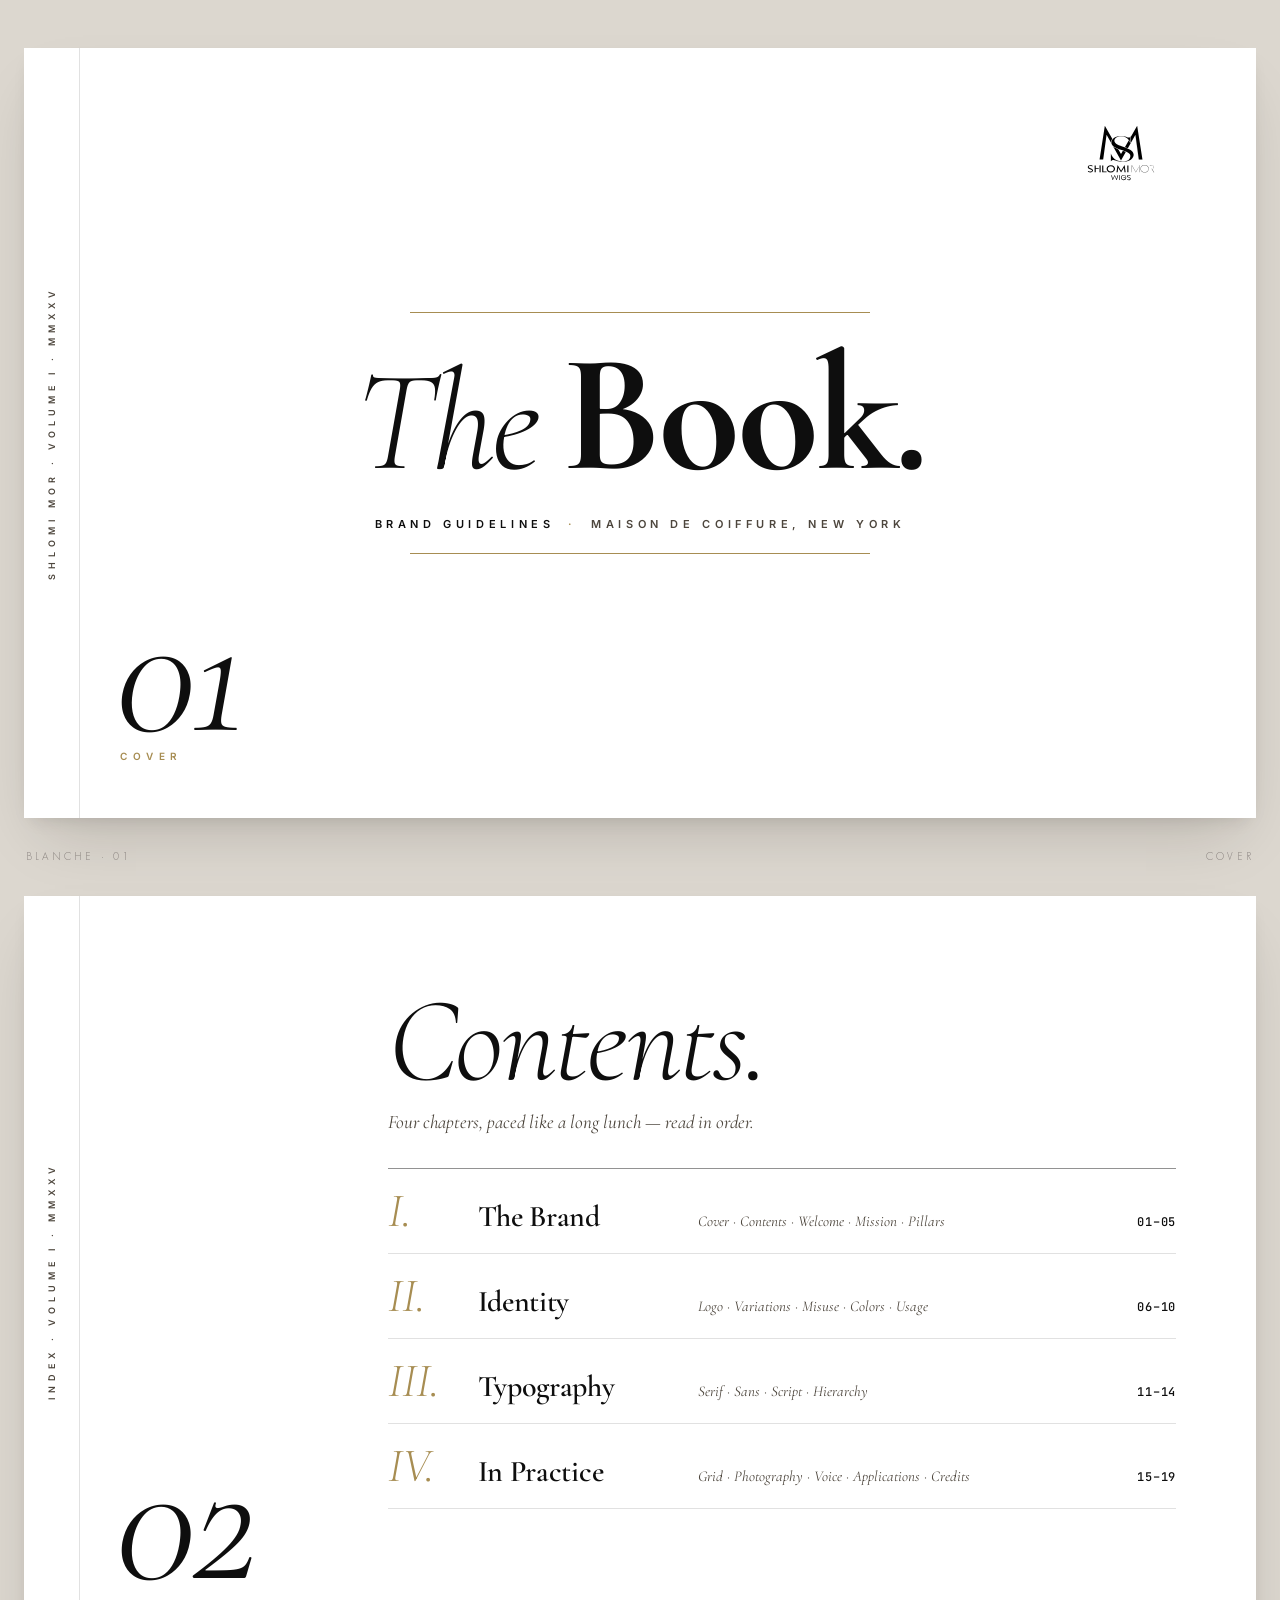
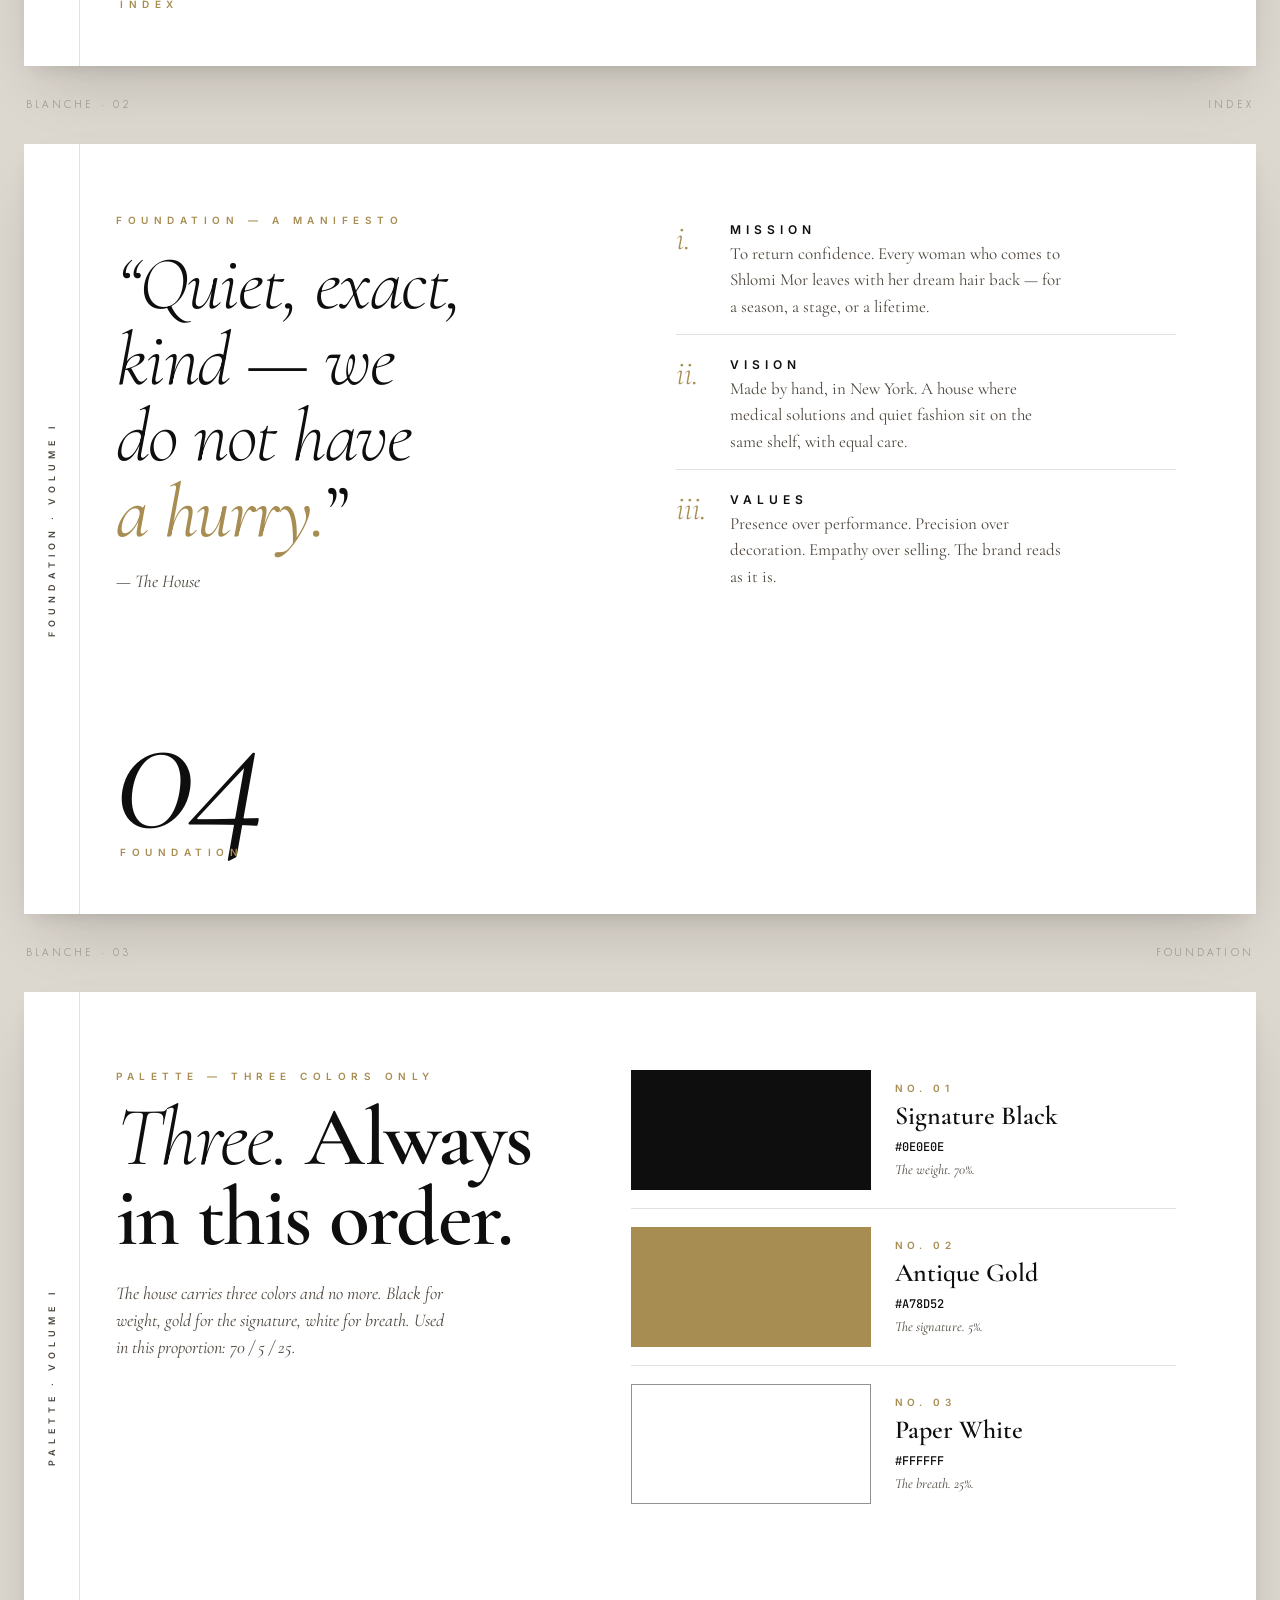
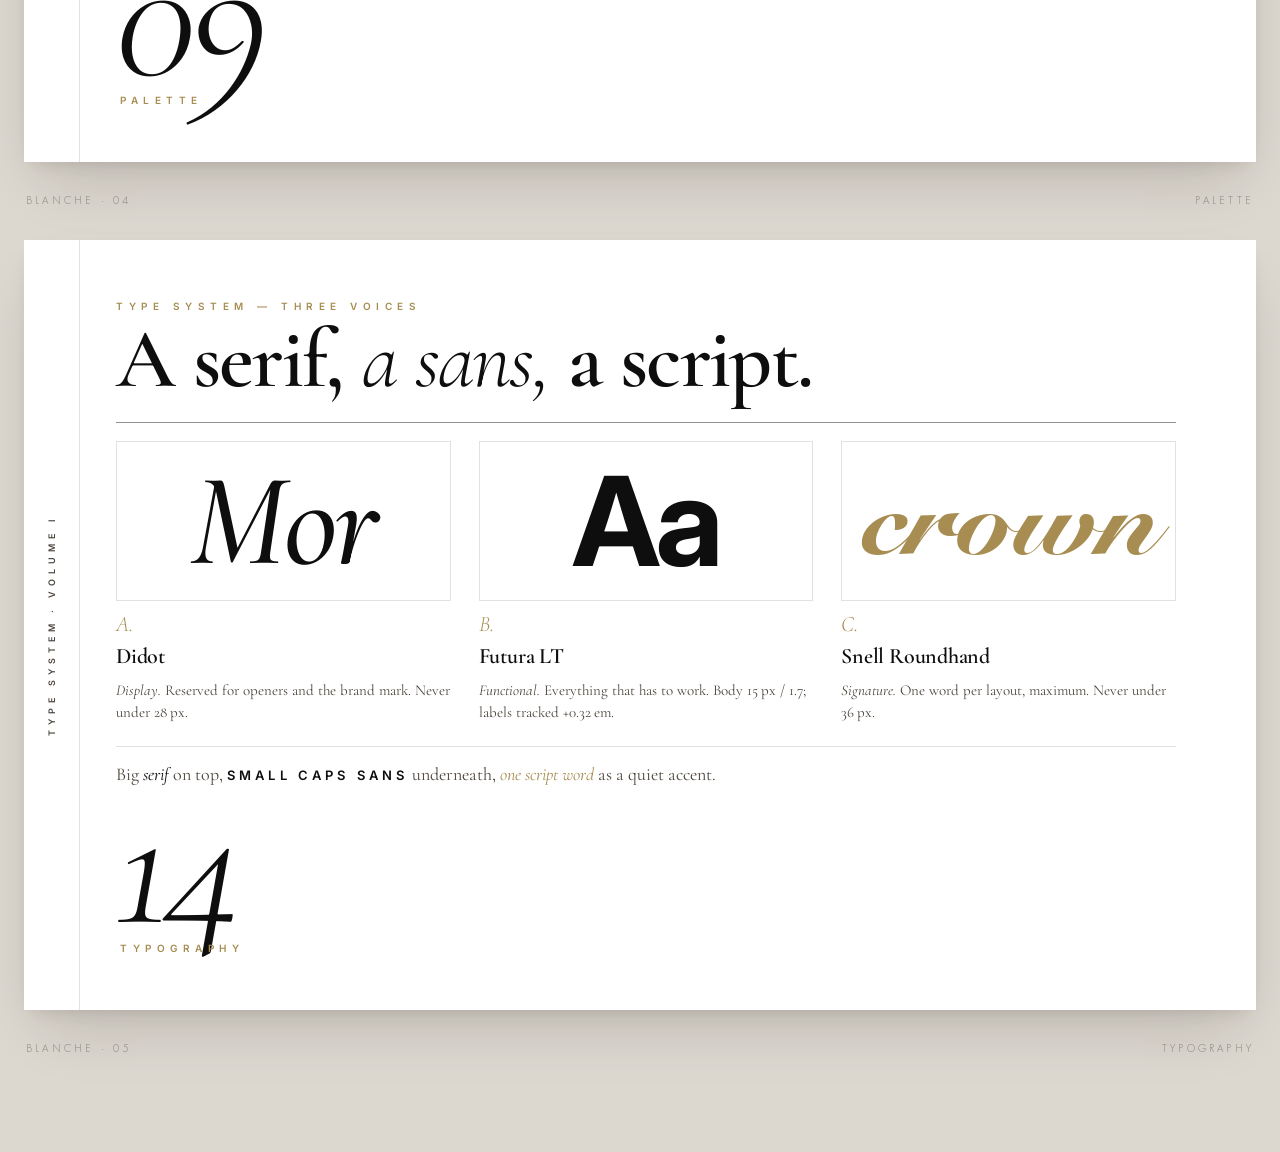
==== variants-blanche.html @ 43727ef9 "design: noir palette to black/gold/white only; replace Toile Beige with Edition Blanche (pure white " ====
<!doctype html>
<html lang="en">
<head>
  <meta charset="utf-8" />
  <meta name="viewport" content="width=device-width, initial-scale=1" />
  <title>Shlomi Mor Wigs — Édition Blanche (5-page sampler)</title>
  <meta name="description" content="Five-page premium sampler in the white-paper editorial direction." />
  <link rel="preconnect" href="https://fonts.googleapis.com" />
  <link rel="preconnect" href="https://fonts.gstatic.com" crossorigin />
  <link rel="stylesheet" href="styles.css" />
  <link rel="stylesheet" href="variants-blanche.css" />
</head>
<body class="variants-body variants-body--blanche">

<main class="book">

  <!-- ====================================================
       BLANCHE · 01 — COVER
       Full-bleed white. Logo top-right corner small.
       Big italic word + tracked sans + page number at bottom-left.
       ==================================================== -->
  <section class="page page--blanche page--blanche-cover" aria-labelledby="b01">
    <aside class="blanche__side blanche__side--left">
      <span class="blanche__side-text">Shlomi&nbsp;Mor &middot; Volume&nbsp;I &middot; MMXXV</span>
    </aside>

    <div class="blanche__corner-logo">
      <img src="assets/logo/shlomi-mor-logo-black.svg" alt="Shlomi Mor" />
    </div>

    <div class="blanche-cover">
      <div class="blanche-cover__line"></div>
      <h1 class="blanche-cover__title" id="b01">
        <em>The</em> <span class="bold">Book.</span>
      </h1>
      <p class="blanche-cover__sub">
        <span class="tag">Brand&nbsp;Guidelines</span>
        <span class="dot">&middot;</span>
        <span class="house">Maison de&nbsp;Coiffure, New&nbsp;York</span>
      </p>
      <div class="blanche-cover__line"></div>
    </div>

    <div class="blanche__folio">
      <span class="blanche__folio-num">01</span>
      <span class="blanche__folio-text">Cover</span>
    </div>
  </section>

  <div class="pageinfo"><span>Blanche &middot; 01</span><span>Cover</span></div>


  <!-- ====================================================
       BLANCHE · 02 — INDEX
       Left: vertical "CONTENTS" word, huge folio "02"
       Right: indented chapter list, each chapter as a row
       ==================================================== -->
  <section class="page page--blanche" aria-labelledby="b02">
    <aside class="blanche__side blanche__side--left">
      <span class="blanche__side-text">Index &middot; Volume&nbsp;I &middot; MMXXV</span>
    </aside>

    <div class="blanche__folio blanche__folio--corner">
      <span class="blanche__folio-num">02</span>
      <span class="blanche__folio-text">Index</span>
    </div>

    <div class="blanche-index">
      <header class="blanche-index__head">
        <h2 class="blanche-index__title" id="b02"><em>Contents.</em></h2>
        <p class="blanche-index__lede">Four chapters, paced like a long lunch &mdash; read in order.</p>
      </header>

      <ol class="blanche-index__list">
        <li>
          <span class="ch-num">I.</span>
          <span class="ch-name">The Brand</span>
          <span class="ch-items">Cover &middot; Contents &middot; Welcome &middot; Mission &middot; Pillars</span>
          <span class="ch-range">01&ndash;05</span>
        </li>
        <li>
          <span class="ch-num">II.</span>
          <span class="ch-name">Identity</span>
          <span class="ch-items">Logo &middot; Variations &middot; Misuse &middot; Colors &middot; Usage</span>
          <span class="ch-range">06&ndash;10</span>
        </li>
        <li>
          <span class="ch-num">III.</span>
          <span class="ch-name">Typography</span>
          <span class="ch-items">Serif &middot; Sans &middot; Script &middot; Hierarchy</span>
          <span class="ch-range">11&ndash;14</span>
        </li>
        <li>
          <span class="ch-num">IV.</span>
          <span class="ch-name">In Practice</span>
          <span class="ch-items">Grid &middot; Photography &middot; Voice &middot; Applications &middot; Credits</span>
          <span class="ch-range">15&ndash;19</span>
        </li>
      </ol>
    </div>
  </section>

  <div class="pageinfo"><span>Blanche &middot; 02</span><span>Index</span></div>


  <!-- ====================================================
       BLANCHE · 03 — FOUNDATION (Mission · Vision · Values)
       Magazine spread: big italic quote left, three numbered notes right
       ==================================================== -->
  <section class="page page--blanche" aria-labelledby="b03">
    <aside class="blanche__side blanche__side--left">
      <span class="blanche__side-text">Foundation &middot; Volume&nbsp;I</span>
    </aside>

    <div class="blanche__folio blanche__folio--corner">
      <span class="blanche__folio-num">04</span>
      <span class="blanche__folio-text">Foundation</span>
    </div>

    <div class="blanche-mvv">
      <aside class="blanche-mvv__left">
        <span class="blanche-mvv__eyebrow">Foundation &mdash; A Manifesto</span>
        <p class="blanche-mvv__quote">
          <em>&ldquo;Quiet, exact,</em><br/>
          <em>kind&nbsp;&mdash; we</em><br/>
          <em>do not have</em><br/>
          <span class="gold"><em>a hurry.</em></span>&rdquo;
        </p>
        <span class="blanche-mvv__signature">&mdash; The House</span>
      </aside>

      <div class="blanche-mvv__right">
        <article class="blanche-mvv__note">
          <span class="n">i.</span>
          <h3>Mission</h3>
          <p>
            To return confidence. Every woman who comes to Shlomi&nbsp;Mor leaves
            with her dream hair back &mdash; for a season, a stage, or a lifetime.
          </p>
        </article>

        <article class="blanche-mvv__note">
          <span class="n">ii.</span>
          <h3>Vision</h3>
          <p>
            Made by hand, in New&nbsp;York. A house where medical solutions and
            quiet fashion sit on the same shelf, with equal care.
          </p>
        </article>

        <article class="blanche-mvv__note">
          <span class="n">iii.</span>
          <h3>Values</h3>
          <p>
            Presence over performance. Precision over decoration.
            Empathy over selling. The brand reads as it is.
          </p>
        </article>
      </div>
    </div>
  </section>

  <div class="pageinfo"><span>Blanche &middot; 03</span><span>Foundation</span></div>


  <!-- ====================================================
       BLANCHE · 04 — COLORS (Black · Gold · White)
       Vertical stacked bars, full-bleed at right; description left
       ==================================================== -->
  <section class="page page--blanche page--blanche-colors" aria-labelledby="b04">
    <aside class="blanche__side blanche__side--left">
      <span class="blanche__side-text">Palette &middot; Volume&nbsp;I</span>
    </aside>

    <div class="blanche__folio blanche__folio--corner">
      <span class="blanche__folio-num">09</span>
      <span class="blanche__folio-text">Palette</span>
    </div>

    <div class="blanche-colors">
      <div class="blanche-colors__head">
        <span class="blanche-colors__eyebrow">Palette &mdash; Three colors only</span>
        <h2 class="blanche-colors__title" id="b04">
          <em>Three.</em> Always in this order.
        </h2>
        <p class="blanche-colors__lede">
          The house carries three colors and no more. Black for weight, gold
          for the signature, white for breath. Used in this proportion: 70 / 5 / 25.
        </p>
      </div>

      <div class="blanche-colors__bars">
        <article class="blanche-colors__bar">
          <div class="bar-chip bar-chip--ink"></div>
          <div class="bar-meta">
            <span class="bar-num">No.&nbsp;01</span>
            <h4>Signature Black</h4>
            <span class="bar-hex">#0E0E0E</span>
            <span class="bar-use">The weight. 70%.</span>
          </div>
        </article>
        <article class="blanche-colors__bar">
          <div class="bar-chip bar-chip--gold"></div>
          <div class="bar-meta">
            <span class="bar-num">No.&nbsp;02</span>
            <h4>Antique Gold</h4>
            <span class="bar-hex">#A78D52</span>
            <span class="bar-use">The signature. 5%.</span>
          </div>
        </article>
        <article class="blanche-colors__bar">
          <div class="bar-chip bar-chip--paper"></div>
          <div class="bar-meta">
            <span class="bar-num">No.&nbsp;03</span>
            <h4>Paper White</h4>
            <span class="bar-hex">#FFFFFF</span>
            <span class="bar-use">The breath. 25%.</span>
          </div>
        </article>
      </div>
    </div>
  </section>

  <div class="pageinfo"><span>Blanche &middot; 04</span><span>Palette</span></div>


  <!-- ====================================================
       BLANCHE · 05 — TYPOGRAPHY (Three Voices)
       Three vertical specimens, one per column, with italic captions
       ==================================================== -->
  <section class="page page--blanche" aria-labelledby="b05">
    <aside class="blanche__side blanche__side--left">
      <span class="blanche__side-text">Type System &middot; Volume&nbsp;I</span>
    </aside>

    <div class="blanche__folio blanche__folio--corner">
      <span class="blanche__folio-num">14</span>
      <span class="blanche__folio-text">Typography</span>
    </div>

    <div class="blanche-type">
      <header class="blanche-type__head">
        <span class="blanche-type__eyebrow">Type System &mdash; Three Voices</span>
        <h2 class="blanche-type__title" id="b05">
          A serif, <em>a sans,</em> a script.
        </h2>
      </header>

      <div class="blanche-type__cols">
        <article class="blanche-type__col">
          <div class="bt-spec bt-spec--serif">Mor</div>
          <span class="bt-tag">A.</span>
          <h5>Didot</h5>
          <p><em>Display.</em> Reserved for openers and the brand mark. Never under 28&thinsp;px.</p>
        </article>
        <article class="blanche-type__col">
          <div class="bt-spec bt-spec--sans">Aa</div>
          <span class="bt-tag">B.</span>
          <h5>Futura&nbsp;LT</h5>
          <p><em>Functional.</em> Everything that has to work. Body 15&thinsp;px / 1.7; labels tracked +0.32&thinsp;em.</p>
        </article>
        <article class="blanche-type__col">
          <div class="bt-spec bt-spec--script">crown</div>
          <span class="bt-tag">C.</span>
          <h5>Snell&nbsp;Roundhand</h5>
          <p><em>Signature.</em> One word per layout, maximum. Never under 36&thinsp;px.</p>
        </article>
      </div>

      <p class="blanche-type__rule">
        Big <em>serif</em> on top, <span class="caps">small caps sans</span> underneath, <em class="gold">one script word</em> as a quiet accent.
      </p>
    </div>
  </section>

  <div class="pageinfo"><span>Blanche &middot; 05</span><span>Typography</span></div>

</main>

</body>
</html>
---- styles.css ----
/* =========================================================
   Shlomi Mor Wigs — Brand Guidelines
   Clean Luxury Editorial
   ========================================================= */

/* -------- Fonts ---------------------------------------------------------
   Approved type system (per brand owner):
     · idot                 — Display Serif (headlines)
     · Futura LT            — Functional Sans (body, UI) primary
     · Inter                — Functional Sans secondary / digital fallback
     · Sacramento           — Script Accent (primary script, OFL)
     · Snell Roundhand      — Script Accent (alternate, signature)

   Drop licensed font files into ./assets/fonts/ using the filenames
   referenced in each @font-face below. Sacramento and Inter load from
   Google Fonts (OFL). No other typefaces are permitted in this brand book.
   --------------------------------------------------------------------- */
@import url('https://fonts.googleapis.com/css2?family=Inter:wght@300;400;500;600&family=Sacramento&display=swap');

/* idot (Didot) — Display Serif */
@font-face {
  font-family: 'idot';
  src: url('assets/fonts/Didot-Regular.otf') format('opentype');
  font-display: swap;
  font-weight: 400;
  font-style: normal;
}
@font-face {
  font-family: 'idot';
  src: url('assets/fonts/Didot-Italic.otf') format('opentype');
  font-display: swap;
  font-weight: 400;
  font-style: italic;
}
@font-face {
  font-family: 'idot';
  src: url('assets/fonts/Didot-Bold.otf') format('opentype');
  font-display: swap;
  font-weight: 700;
  font-style: normal;
}
@font-face {
  font-family: 'idot Title';
  src: url('assets/fonts/Didot-Title.otf') format('opentype');
  font-display: swap;
  font-weight: 400;
  font-style: normal;
}

/* Futura LT — Functional Sans */
@font-face {
  font-family: 'FuturaLT';
  src: url('assets/fonts/FuturaLT-Light.ttf') format('truetype');
  font-display: swap;
  font-weight: 300;
  font-style: normal;
}
@font-face {
  font-family: 'FuturaLT';
  src: url('assets/fonts/FuturaLT-LightOblique.ttf') format('truetype');
  font-display: swap;
  font-weight: 300;
  font-style: italic;
}
@font-face {
  font-family: 'FuturaLT';
  src: url('assets/fonts/FuturaLT-Book.ttf') format('truetype');
  font-display: swap;
  font-weight: 400;
  font-style: normal;
}
@font-face {
  font-family: 'FuturaLT';
  src: url('assets/fonts/FuturaLT-BookOblique.ttf') format('truetype');
  font-display: swap;
  font-weight: 400;
  font-style: italic;
}
@font-face {
  font-family: 'FuturaLT';
  src: url('assets/fonts/FuturaLT-Regular.ttf') format('truetype');
  font-display: swap;
  font-weight: 500;
  font-style: normal;
}
@font-face {
  font-family: 'FuturaLT';
  src: url('assets/fonts/FuturaLT-Oblique.ttf') format('truetype');
  font-display: swap;
  font-weight: 500;
  font-style: italic;
}
@font-face {
  font-family: 'FuturaLT';
  src: url('assets/fonts/FuturaLT-Bold.ttf') format('truetype');
  font-display: swap;
  font-weight: 700;
  font-style: normal;
}
@font-face {
  font-family: 'FuturaLT';
  src: url('assets/fonts/FuturaLT-BoldOblique.ttf') format('truetype');
  font-display: swap;
  font-weight: 700;
  font-style: italic;
}
@font-face {
  font-family: 'SnellRoundhand';
  src: url('assets/fonts/SnellRoundhand-Bold.otf') format('opentype');
  font-display: swap;
  font-weight: 400;
  font-style: normal;
}
@font-face {
  font-family: 'SnellRoundhand';
  src: url('assets/fonts/SnellRoundhand-Black.otf') format('opentype');
  font-display: swap;
  font-weight: 700;
  font-style: normal;
}

/* -------- Tokens -------- */
:root {
  /* Colors */
  --c-dusty-rose:    #B68F90;
  --c-powder-blush:  #FCE3E5;
  --c-antique-gold:  #A78D52;
  --c-champagne:     #C9AC7F;
  --c-black:         #0E0E0E;
  --c-stone-gray:    #6E6663;

  --c-ink:           #0E0E0E;
  --c-paper:         #FFFFFF;
  --c-paper-cream:   #FBF8F4;
  --c-rule:          #D9D2CB;
  --c-mute:          #8B8480;

  /* Type — approved typefaces only */
  --f-serif:    'idot', 'Didot', 'Times New Roman', Times, serif;
  --f-sans:     'FuturaLT', 'Futura LT', 'Inter', 'Helvetica Neue', Arial, sans-serif;
  --f-script:   'SnellRoundhand', 'Snell Roundhand', 'Sacramento', cursive;

  /* Grid */
  --page-w:  1440px;
  --page-h:  900px;
  --gutter:  72px;
  --rule:    1px solid var(--c-rule);
}

/* -------- Base -------- */
* { box-sizing: border-box; }
html, body {
  margin: 0;
  padding: 0;
  background: #E8E2DA;
  color: var(--c-ink);
  font-family: var(--f-sans);
  font-weight: 300;
  -webkit-font-smoothing: antialiased;
  -moz-osx-font-smoothing: grayscale;
}

img { max-width: 100%; display: block; }

/* -------- Page frame -------- */
.book {
  display: flex;
  flex-direction: column;
  align-items: center;
  gap: 32px;
  padding: 48px 24px 96px;
}

.page {
  width: min(100%, var(--page-w));
  aspect-ratio: 16 / 10;
  background: var(--c-paper);
  position: relative;
  overflow: hidden;
  box-shadow: 0 30px 60px -20px rgba(20, 14, 10, 0.18), 0 8px 18px -8px rgba(20, 14, 10, 0.12);
}

.page--cream   { background: var(--c-paper-cream); }
.page--blush   { background: var(--c-powder-blush); }
.page--ink     { background: var(--c-black); color: var(--c-paper); }
.page--stone   { background: var(--c-stone-gray); color: var(--c-paper); }
.page--gold    { background: var(--c-antique-gold); color: var(--c-paper); }

/* Page inner padding & grid */
.page__inner {
  position: absolute; inset: 0;
  padding: 56px var(--gutter) 48px;
  display: grid;
  grid-template-columns: repeat(12, 1fr);
  grid-template-rows: auto 1fr auto;
  gap: 22px 24px;
}

/* Cover page uses a different layout — no rails, no grid */
.page--cover .page__inner {
  display: block;
  padding: 56px var(--gutter);
}

/* Top & bottom rails */
.page__rail {
  grid-column: 1 / -1;
  display: flex;
  align-items: center;
  justify-content: space-between;
  font-family: var(--f-sans);
  font-size: 11px;
  letter-spacing: 0.22em;
  text-transform: uppercase;
  color: var(--c-mute);
}

.page__rail--top    { border-bottom: var(--rule); padding-bottom: 18px; }
.page__rail--bottom { border-top: var(--rule); padding-top: 18px; align-self: end; }

.page--ink .page__rail,
.page--stone .page__rail,
.page--gold .page__rail { color: rgba(255,255,255,0.7); }

.page--ink .page__rail--top,
.page--stone .page__rail--top,
.page--gold .page__rail--top { border-color: rgba(255,255,255,0.18); }

.page--ink .page__rail--bottom,
.page--stone .page__rail--bottom,
.page--gold .page__rail--bottom { border-color: rgba(255,255,255,0.18); }

.page__main {
  grid-column: 1 / -1;
  display: grid;
  grid-template-columns: repeat(12, 1fr);
  gap: 24px;
  align-content: start;
}

/* -------- Type primitives -------- */
.h-display {
  font-family: var(--f-serif);
  font-weight: 400;
  font-size: clamp(48px, 6.5vw, 96px);
  line-height: 0.95;
  letter-spacing: -0.01em;
  margin: 0;
}

.h-display--xl {
  font-size: clamp(72px, 9vw, 148px);
}

.h-section {
  font-family: var(--f-serif);
  font-weight: 400;
  font-size: clamp(40px, 4.5vw, 72px);
  line-height: 1;
  letter-spacing: -0.005em;
  margin: 0;
}

.h-sub {
  font-family: var(--f-serif);
  font-style: italic;
  font-weight: 400;
  font-size: clamp(20px, 1.8vw, 28px);
  line-height: 1.25;
  margin: 0;
  color: var(--c-mute);
}

.eyebrow {
  font-family: var(--f-sans);
  text-transform: uppercase;
  letter-spacing: 0.32em;
  font-weight: 500;
  font-size: 11px;
  color: var(--c-mute);
}

.eyebrow--strong { color: var(--c-ink); }

.body {
  font-family: var(--f-sans);
  font-weight: 300;
  font-size: 15px;
  line-height: 1.7;
  color: var(--c-ink);
}

.body--small {
  font-size: 13px;
  line-height: 1.65;
  color: var(--c-mute);
}

.script {
  font-family: var(--f-script);
  font-weight: 400;
  font-size: clamp(40px, 5vw, 72px);
  line-height: 1;
  color: var(--c-antique-gold);
}

.rule { border: 0; border-top: var(--rule); margin: 0; }
.rule--ink { border-top-color: var(--c-ink); }

/* -------- Reusable helpers -------- */
.muted   { color: var(--c-mute); }
.ink     { color: var(--c-ink); }
.center  { text-align: center; }
.upper   { text-transform: uppercase; letter-spacing: 0.22em; font-size: 11px; }
.mono-num{ font-family: var(--f-sans); font-feature-settings: "tnum"; letter-spacing: 0.04em; }

/* =========================================================
   Page 01 — Cover
   ========================================================= */
.cover {
  position: relative;
  height: 100%;
  width: 100%;
}
.cover__brand {
  position: absolute; top: 0; left: 0;
  font-family: var(--f-sans);
  letter-spacing: 0.36em;
  text-transform: uppercase;
  font-size: 11px;
}
.cover__year {
  position: absolute; top: 0; right: 0;
  font-family: var(--f-sans);
  letter-spacing: 0.36em;
  text-transform: uppercase;
  font-size: 11px;
}
.cover__title {
  position: absolute;
  left: 0; right: 0;
  bottom: 18%;
}
.cover__title .l1 {
  font-family: var(--f-script);
  font-size: clamp(60px, 6vw, 92px);
  color: var(--c-antique-gold);
  display: block;
  line-height: 1;
  margin-bottom: -18px;
  margin-left: 80px;
}
.cover__title .l2 {
  font-family: var(--f-serif);
  font-size: clamp(120px, 14vw, 220px);
  line-height: 0.9;
  letter-spacing: -0.02em;
  display: block;
}
.cover__title .l2 em {
  font-style: italic;
  font-weight: 400;
}
.cover__meta {
  position: absolute;
  left: 0; right: 0; bottom: 0;
  display: flex; justify-content: space-between;
  font-family: var(--f-sans);
  text-transform: uppercase;
  letter-spacing: 0.32em;
  font-size: 10px;
  color: var(--c-mute);
}
.cover__seal {
  position: absolute;
  right: 0; top: 50%;
  transform: translateY(-50%);
  width: 120px; height: 120px;
  border: 1px solid var(--c-ink);
  border-radius: 50%;
  display: flex; align-items: center; justify-content: center;
  text-align: center;
  font-family: var(--f-serif);
  font-style: italic;
  font-size: 14px;
  line-height: 1.2;
  color: var(--c-ink);
}
.cover__mark {
  position: absolute;
  left: 50%;
  top: 72px;
  transform: translateX(-50%);
  width: 132px;
  height: auto;
  opacity: 0.95;
}

/* =========================================================
   Page 02 — TOC
   ========================================================= */
.toc {
  grid-column: 1 / -1;
  display: grid;
  grid-template-columns: 5fr 7fr;
  gap: 36px 64px;
  align-items: start;
}
.toc__intro { grid-column: 1; }
.toc__list  { grid-column: 2; }
.toc__intro p { max-width: 38ch; }
.toc__list {
  list-style: none;
  margin: 0; padding: 0;
  border-top: var(--rule);
  display: grid;
  grid-template-columns: 1fr;
  column-gap: 48px;
  align-content: start;
}
.toc__list--split {
  grid-template-columns: 1fr 1fr;
}
.toc__list li {
  display: grid;
  grid-template-columns: 30px 1fr 44px;
  gap: 16px;
  padding: 12px 0;
  border-bottom: var(--rule);
  align-items: baseline;
  break-inside: avoid;
}
.toc__list .num {
  font-family: var(--f-sans);
  font-size: 11px;
  letter-spacing: 0.22em;
  color: var(--c-mute);
}
.toc__list .ttl {
  font-family: var(--f-serif);
  font-size: 17px;
  letter-spacing: -0.005em;
  line-height: 1.2;
}
.toc__list .pg {
  font-family: var(--f-sans);
  font-size: 11px;
  letter-spacing: 0.22em;
  color: var(--c-mute);
  text-align: right;
}

/* =========================================================
   Page 03 — Welcome / Intro
   ========================================================= */
.intro {
  grid-column: 1 / -1;
  display: grid;
  grid-template-columns: 4fr 8fr;
  gap: 64px;
  align-items: start;
}
.intro__big {
  font-family: var(--f-serif);
  font-size: clamp(40px, 4.5vw, 72px);
  line-height: 1;
  margin: 0;
}
.intro__body p + p { margin-top: 16px; }

/* =========================================================
   Brand pillars / story
   ========================================================= */
.story {
  grid-column: 1 / -1;
  display: grid;
  grid-template-columns: 5fr 7fr;
  gap: 64px;
}

.pillars {
  grid-column: 1 / -1;
  display: grid;
  grid-template-columns: 1fr 1fr;
  gap: 0;
  border-top: var(--rule);
}
.pillar {
  padding: 40px 32px 0;
  border-right: var(--rule);
  min-height: 380px;
}
.pillar:last-child { border-right: 0; }
.pillar__num {
  font-family: var(--f-sans);
  font-size: 11px;
  letter-spacing: 0.22em;
  color: var(--c-mute);
}
.pillar__title {
  font-family: var(--f-serif);
  font-size: 36px;
  line-height: 1.05;
  margin: 8px 0 16px;
}
.pillar__title em { font-style: italic; }

/* mission/vision/values cards */
.mvv {
  grid-column: 1 / -1;
  display: grid;
  grid-template-columns: repeat(3, 1fr);
  gap: 0;
  border-top: var(--rule);
}
.mvv__col {
  padding: 40px 28px;
  border-right: var(--rule);
}
.mvv__col:last-child { border-right: 0; }
.mvv__col h4 {
  font-family: var(--f-serif);
  font-size: 28px;
  font-style: italic;
  margin: 0 0 12px;
}

.values {
  grid-column: 1 / -1;
  display: grid;
  grid-template-columns: repeat(4, 1fr);
  gap: 0;
  border-top: var(--rule);
}
.values__cell {
  padding: 28px;
  border-right: var(--rule);
  min-height: 200px;
}
.values__cell:last-child { border-right: 0; }
.values__cell h5 {
  margin: 12px 0 8px;
  font-family: var(--f-serif);
  font-size: 22px;
  font-weight: 400;
}

/* =========================================================
   Logo pages
   ========================================================= */
.logo-stage {
  grid-column: 1 / -1;
  display: grid;
  grid-template-columns: 5fr 7fr;
  gap: 64px;
  align-items: stretch;
}
.logo-frame {
  background: var(--c-paper-cream);
  border: 1px solid var(--c-rule);
  display: flex; align-items: center; justify-content: center;
  min-height: 240px;
  position: relative;
}
.logo-stage--triple { gap: 48px; align-items: stretch; }
.logo-stage--triple .logo-stack {
  display: grid;
  grid-template-rows: 1fr 1fr;
  gap: 16px;
}
.logo-stage--triple .logo-stack .logo-frame { min-height: 0; }
.logo-frame--blush { background: var(--c-powder-blush); border-color: transparent; }
.logo-frame--ink   { background: var(--c-black);        border-color: transparent; color: var(--c-paper); }
.logo-frame--gold  { background: var(--c-antique-gold); border-color: transparent; color: var(--c-paper); }
.logo-frame__label {
  position: absolute;
  top: 12px; left: 14px;
  font-family: var(--f-sans);
  font-size: 9px;
  letter-spacing: 0.22em;
  text-transform: uppercase;
  color: var(--c-mute);
}
.logo-frame--ink .logo-frame__label,
.logo-frame--gold .logo-frame__label { color: rgba(255,255,255,0.8); }

/* The wordmark "logo" */
.sm-logo {
  text-align: center;
  font-family: var(--f-serif);
  font-weight: 400;
  letter-spacing: 0.04em;
  line-height: 1;
}
.sm-logo .row1 {
  display: block;
  font-size: 38px;
  letter-spacing: 0.32em;
}
.sm-logo .row2 {
  display: block;
  font-family: var(--f-script);
  color: var(--c-antique-gold);
  font-size: 56px;
  margin-top: 2px;
  letter-spacing: 0;
}
.sm-logo .row3 {
  display: block;
  font-family: var(--f-sans);
  font-size: 10px;
  letter-spacing: 0.5em;
  margin-top: 8px;
  text-transform: uppercase;
  color: var(--c-mute);
}
.logo-frame--ink .sm-logo .row3,
.logo-frame--gold .sm-logo .row3 { color: rgba(255,255,255,0.7); }
.logo-frame--ink .sm-logo .row2 { color: var(--c-champagne); }

.sm-monogram {
  font-family: var(--f-serif);
  font-weight: 400;
  font-size: 120px;
  line-height: 1;
  letter-spacing: -0.04em;
}
.sm-monogram em { font-style: italic; }

/* Real SVG logo embed */
.brand-mark,
.brand-monogram {
  display: block;
  max-width: 100%;
  max-height: 100%;
  object-fit: contain;
}
.logo-frame .brand-mark,
.logo-frame .brand-monogram {
  position: absolute;
  inset: 18%;
  width: auto;
  height: auto;
  max-width: 64%;
  max-height: 64%;
  margin: auto;
}
.logo-frame--blush .brand-monogram {
  inset: 14%;
  max-width: 56%;
  max-height: 56%;
}

/* Sized variants for inline / mockup usage */
.brand-mark--xs { width: 110px; height: auto; }
.brand-mark--sm { width: 160px; height: auto; }
.brand-mark--md { width: 220px; height: auto; }
.brand-mark--lg { width: 320px; height: auto; }
.brand-monogram--xs { width: 36px; height: auto; }
.brand-monogram--sm { width: 64px; height: auto; }
.brand-monogram--md { width: 96px; height: auto; }
.brand-monogram--lg { width: 140px; height: auto; }

/* Logo grid construction page */
.construct {
  grid-column: 1 / -1;
  display: grid;
  grid-template-columns: 7fr 5fr;
  gap: 64px;
  align-items: start;
}
.construct__frame {
  position: relative;
  background: var(--c-paper-cream);
  border: 1px solid var(--c-rule);
  min-height: 420px;
  display: flex; align-items: center; justify-content: center;
  background-image:
    linear-gradient(to right, rgba(0,0,0,0.05) 1px, transparent 1px),
    linear-gradient(to bottom, rgba(0,0,0,0.05) 1px, transparent 1px);
  background-size: 40px 40px;
}
.construct__guides {
  position: absolute; inset: 24px;
  border: 1px dashed rgba(0,0,0,0.25);
}
.construct__notes h4 {
  font-family: var(--f-serif);
  font-size: 22px;
  margin: 24px 0 8px;
}

/* Logo misuse grid */
.misuse {
  grid-column: 1 / -1;
  display: grid;
  grid-template-columns: repeat(3, 1fr);
  gap: 24px;
}
.misuse__card {
  background: var(--c-paper-cream);
  border: 1px solid var(--c-rule);
  padding: 20px;
  height: 240px;
  display: flex; flex-direction: column; justify-content: space-between;
  position: relative;
}
.misuse__card .x {
  position: absolute; top: 12px; right: 14px;
  width: 22px; height: 22px;
  border-radius: 50%;
  background: var(--c-ink);
  color: var(--c-paper);
  display: flex; align-items: center; justify-content: center;
  font-family: var(--f-sans);
  font-size: 12px;
  z-index: 2;
}
.misuse__card .demo {
  flex: 1;
  display: flex; align-items: center; justify-content: center;
  position: relative;
  overflow: hidden;
}
.misuse__card .demo--logo img {
  width: 80%;
  max-height: 86%;
  height: auto;
  object-fit: contain;
}
.misuse__card .demo--tilt img    { transform: rotate(-9deg); }
.misuse__card .demo--stretch img { transform: scaleX(0.55); }
.misuse__card .demo--shadow img  { filter: drop-shadow(4px 4px 0 rgba(167,141,82,0.6)); }
.misuse__card .demo--recolor img {
  filter: brightness(0) saturate(100%) invert(33%) sepia(86%) saturate(2300%) hue-rotate(338deg);
}
/* Low contrast misuse */
.misuse__card .demo--faded {
  background: var(--c-paper-cream);
}
.misuse__card .demo--faded img { opacity: 0.22; }
/* Gradient: render logo silhouette as off-brand gradient via mask */
.misuse__card .demo--gradient { position: relative; }
.misuse__card .demo--gradient img { visibility: hidden; }
.misuse__card .demo--gradient::after {
  content: "";
  position: absolute;
  inset: 0;
  background: linear-gradient(90deg, var(--c-dusty-rose), var(--c-antique-gold));
  -webkit-mask: url("assets/logo/shlomi-mor-logo-black.svg") center / 80% auto no-repeat;
          mask: url("assets/logo/shlomi-mor-logo-black.svg") center / 80% auto no-repeat;
}

/* =========================================================
   Colors page (reference layout)
   ========================================================= */
.colors {
  grid-column: 1 / -1;
  display: grid;
  grid-template-columns: repeat(6, 1fr);
  gap: 24px;
  margin-top: 8px;
}
.swatch {
  display: flex; flex-direction: column;
}
.swatch__name {
  font-family: var(--f-sans);
  font-size: 11px;
  letter-spacing: 0.22em;
  text-transform: uppercase;
  margin-bottom: 16px;
  min-height: 28px;
  color: var(--c-ink);
}
.swatch__chip {
  height: 360px;
  width: 100%;
}
.swatch__hex {
  font-family: var(--f-sans);
  font-size: 12px;
  letter-spacing: 0.16em;
  margin-top: 14px;
  color: var(--c-ink);
}
.swatch__codes {
  display: grid; grid-template-columns: 1fr 1fr;
  gap: 12px;
  margin-top: 10px;
  font-family: var(--f-sans);
  font-size: 10px;
  letter-spacing: 0.06em;
  color: var(--c-mute);
}
.swatch__codes span { display: block; line-height: 1.6; }
.swatch__codes h6 {
  margin: 0 0 4px;
  font-size: 10px;
  letter-spacing: 0.22em;
  text-transform: uppercase;
  color: var(--c-ink);
  font-weight: 500;
}

/* color icon, top right */
.corner-icon {
  position: absolute;
  top: 64px; right: var(--gutter);
  width: 56px;
  height: 56px;
  background: #BEB6AD;
  display: flex; align-items: center; justify-content: center;
  color: var(--c-paper);
}

/* Color usage ratio bar */
.ratio {
  grid-column: 1 / -1;
  display: grid;
  grid-template-columns: 5fr 7fr;
  gap: 64px;
  align-items: start;
}
.ratio__bar {
  display: flex;
  height: 60px;
  width: 100%;
  border: 1px solid var(--c-rule);
}
.ratio__cell { display: flex; align-items: flex-end; padding: 8px; font-size: 10px; letter-spacing: 0.16em; }
.ratio__cell.on-light { color: var(--c-ink); }
.ratio__cell.on-dark  { color: var(--c-paper); }

.usage-do {
  grid-column: 1 / -1;
  display: grid;
  grid-template-columns: 1fr 1fr;
  gap: 32px;
  margin-top: 32px;
}
.usage-do__col h5 {
  font-family: var(--f-serif);
  font-style: italic;
  font-size: 22px;
  margin: 0 0 10px;
}
.usage-do__col ul {
  margin: 0; padding-left: 18px;
}
.usage-do__col li {
  font-size: 13px;
  line-height: 1.8;
  color: var(--c-ink);
}

/* =========================================================
   Typography pages
   ========================================================= */
.type-hero {
  grid-column: 1 / -1;
  display: grid;
  grid-template-columns: 7fr 5fr;
  gap: 64px;
  align-items: end;
}
.type-hero__sample {
  font-family: var(--f-serif);
  font-size: clamp(120px, 14vw, 220px);
  line-height: 0.88;
  letter-spacing: -0.02em;
  margin: 0;
}
.type-hero__sample em { font-style: italic; }

.type-hero--sans .type-hero__sample {
  font-family: var(--f-sans);
  font-weight: 400;
  letter-spacing: -0.01em;
}
.type-hero--script .type-hero__sample {
  font-family: var(--f-script);
  color: var(--c-antique-gold);
  font-size: clamp(140px, 16vw, 280px);
  line-height: 1;
}

.type-meta {
  font-family: var(--f-sans);
  font-size: 12px;
  line-height: 1.7;
  color: var(--c-ink);
}
.type-meta dt { color: var(--c-mute); text-transform: uppercase; letter-spacing: 0.22em; font-size: 10px; margin-top: 14px; }
.type-meta dd { margin: 4px 0 0; font-size: 13px; }

.type-spec {
  grid-column: 1 / -1;
  display: grid;
  grid-template-columns: repeat(4, 1fr);
  gap: 24px;
  border-top: var(--rule);
  padding-top: 28px;
  margin-top: 8px;
}
.type-spec__cell h6 {
  font-family: var(--f-sans);
  font-size: 10px;
  letter-spacing: 0.22em;
  text-transform: uppercase;
  margin: 0 0 12px;
  color: var(--c-mute);
}
.type-spec__cell p {
  margin: 0;
  font-family: var(--f-serif);
  font-size: 28px;
  line-height: 1;
}
.type-spec__cell.sans p { font-family: var(--f-sans); font-weight: 400; }
.type-spec__cell.script p { font-family: var(--f-script); color: var(--c-antique-gold); font-size: 40px; }

/* Hierarchy / pairing examples */
.pair {
  grid-column: 1 / -1;
  display: grid;
  grid-template-columns: 6fr 6fr;
  gap: 64px;
}
.pair__demo {
  background: var(--c-paper-cream);
  border: 1px solid var(--c-rule);
  padding: 48px;
}
.pair__demo .eyebrow { display: block; margin-bottom: 20px; }
.pair__demo h3 {
  font-family: var(--f-serif);
  font-size: 48px;
  font-weight: 400;
  margin: 0 0 8px;
  line-height: 1;
}
.pair__demo .h3-script {
  font-family: var(--f-script);
  color: var(--c-antique-gold);
  font-size: 36px;
  display: block;
  line-height: 1;
  margin-bottom: -4px;
}
.pair__demo p {
  margin: 16px 0 0;
  max-width: 38ch;
}

/* =========================================================
   Grid page
   ========================================================= */
.grid-demo {
  grid-column: 1 / -1;
  position: relative;
  min-height: 480px;
  display: grid;
  grid-template-columns: repeat(12, 1fr);
  gap: 16px;
}
.grid-demo__col {
  background: rgba(167,141,82,0.10);
  border: 1px dashed rgba(167,141,82,0.5);
  min-height: 100%;
}
.grid-demo__overlay {
  position: absolute;
  inset: 0;
  display: grid;
  grid-template-columns: repeat(12, 1fr);
  gap: 16px;
  pointer-events: none;
  padding: 32px;
}
.grid-demo__overlay .block {
  background: var(--c-paper-cream);
  border: 1px solid var(--c-rule);
  display: flex; align-items: center; justify-content: center;
  font-family: var(--f-serif);
  font-size: 18px;
  color: var(--c-mute);
}

.grid-notes {
  grid-column: 1 / -1;
  display: grid;
  grid-template-columns: repeat(4, 1fr);
  gap: 32px;
  border-top: var(--rule);
  padding-top: 28px;
}
.grid-notes h6 {
  font-family: var(--f-sans);
  font-size: 10px;
  letter-spacing: 0.22em;
  text-transform: uppercase;
  margin: 0 0 8px;
  color: var(--c-mute);
}
.grid-notes p { margin: 0; font-size: 13px; line-height: 1.7; }

/* =========================================================
   Photography page
   ========================================================= */
.photo-grid {
  grid-column: 1 / -1;
  display: grid;
  grid-template-columns: repeat(12, 1fr);
  grid-auto-rows: 140px;
  gap: 16px;
}
.photo {
  background: var(--c-paper-cream);
  position: relative;
  overflow: hidden;
}
.photo--rose { background: linear-gradient(135deg, #C7A5A6, #B68F90); }
.photo--blush { background: linear-gradient(135deg, #FCE3E5, #E9C8CA); }
.photo--gold  { background: linear-gradient(135deg, #C9AC7F, #A78D52); }
.photo--stone { background: linear-gradient(135deg, #8A827C, #6E6663); }
.photo--ink   { background: linear-gradient(135deg, #1A1715, #0E0E0E); color: var(--c-paper); }
.photo--cream { background: linear-gradient(135deg, #F4ECE1, #E5D8C7); }

.photo__label {
  position: absolute;
  bottom: 14px; left: 16px;
  font-family: var(--f-sans);
  text-transform: uppercase;
  letter-spacing: 0.22em;
  font-size: 10px;
  color: rgba(255,255,255,0.9);
}
.photo--blush .photo__label,
.photo--cream .photo__label { color: rgba(20,14,10,0.75); }

.photo--ratio-1  { grid-column: span 4; grid-row: span 2; }
.photo--ratio-2  { grid-column: span 4; grid-row: span 2; }
.photo--ratio-3  { grid-column: span 4; grid-row: span 2; }
.photo--ratio-4  { grid-column: span 6; grid-row: span 2; }
.photo--ratio-5  { grid-column: span 3; grid-row: span 2; }
.photo--ratio-6  { grid-column: span 3; grid-row: span 2; }

.photo-moods {
  grid-column: 1 / -1;
  display: grid;
  grid-template-columns: 1fr 1fr;
  gap: 32px;
  border-top: var(--rule);
  padding-top: 28px;
}
.photo-moods h5 {
  font-family: var(--f-serif);
  font-style: italic;
  font-size: 24px;
  margin: 0 0 8px;
}

/* =========================================================
   Tone of voice page
   ========================================================= */
.tone-statement {
  grid-column: 1 / -1;
}
.tone-statement p {
  font-family: var(--f-serif);
  font-style: italic;
  font-size: clamp(22px, 2.2vw, 32px);
  line-height: 1.25;
  max-width: 34ch;
  margin: 0;
}

.tone-table {
  grid-column: 1 / -1;
  display: grid;
  grid-template-columns: 1fr 1fr;
  gap: 0;
  border-top: var(--rule);
  margin-top: 18px;
}
.tone-table__cell {
  padding: 18px 28px 18px 0;
  border-right: var(--rule);
}
.tone-table__cell + .tone-table__cell { padding-left: 28px; }
.tone-table__cell:last-child { border-right: 0; }
.tone-table__cell h5 {
  font-family: var(--f-sans);
  text-transform: uppercase;
  letter-spacing: 0.22em;
  font-size: 11px;
  color: var(--c-mute);
  margin: 0 0 10px;
}
.tone-table__cell ul { margin: 0; padding: 0; list-style: none; }
.tone-table__cell li {
  font-family: var(--f-serif);
  font-size: 17px;
  padding: 6px 0;
  border-bottom: var(--rule);
}
.tone-table__cell li:last-child { border-bottom: 0; }
.tone-table__cell li em { color: var(--c-mute); font-style: italic; font-family: var(--f-serif); }

.tone-examples {
  grid-column: 1 / -1;
  display: grid;
  grid-template-columns: 1fr 1fr;
  gap: 0;
  border-top: var(--rule);
  margin-top: 16px;
  padding-top: 14px;
}
.tone-examples__cell { padding-right: 28px; border-right: var(--rule); }
.tone-examples__cell + .tone-examples__cell { padding-right: 0; padding-left: 28px; border-right: 0; }
.tone-examples__cell h6 {
  font-family: var(--f-sans);
  text-transform: uppercase;
  letter-spacing: 0.22em;
  font-size: 10px;
  color: var(--c-mute);
  margin: 0 0 8px;
}
.tone-examples__cell p {
  font-family: var(--f-serif);
  font-style: italic;
  font-size: 15px;
  line-height: 1.4;
  margin: 0;
  color: var(--c-ink);
}
.tone-examples__cell--no p { color: var(--c-mute); }

/* =========================================================
   Applications page
   ========================================================= */
.apps {
  grid-column: 1 / -1;
  display: grid;
  grid-template-columns: repeat(12, 1fr);
  gap: 24px;
}

.bcard {
  grid-column: span 4;
  height: 220px;
  background: var(--c-paper-cream);
  position: relative;
  border: 1px solid var(--c-rule);
  padding: 24px;
}
.bcard--back {
  background: var(--c-black);
  color: var(--c-paper);
  border-color: transparent;
  display: flex; align-items: center; justify-content: center;
  text-align: center;
  padding: 24px;
}
.bcard--back .brand-mark {
  width: 70%;
  height: auto;
  max-height: 78%;
}
.tote .brand-mark {
  width: 60%;
  height: auto;
  max-height: 78%;
}
.bcard__name {
  font-family: var(--f-serif);
  font-size: 22px;
  letter-spacing: 0.04em;
  margin: 0;
}
.bcard__role {
  font-family: var(--f-sans);
  text-transform: uppercase;
  letter-spacing: 0.32em;
  font-size: 9px;
  color: var(--c-mute);
  margin-top: 6px;
}
.bcard__info {
  position: absolute; bottom: 28px; left: 28px; right: 28px;
  display: flex; justify-content: space-between;
  font-family: var(--f-sans);
  font-size: 10px;
  letter-spacing: 0.16em;
  text-transform: uppercase;
  color: var(--c-mute);
}

.ig-card {
  grid-column: span 2;
  aspect-ratio: 1 / 1;
  position: relative;
}
.ig-card--blush { background: var(--c-powder-blush); }
.ig-card--ink   { background: var(--c-black); color: var(--c-paper); }
.ig-card--gold  { background: var(--c-antique-gold); color: var(--c-paper); }
.ig-card--stone { background: var(--c-stone-gray); color: var(--c-paper); }
.ig-card__txt {
  position: absolute; inset: 16px;
  display: flex; flex-direction: column;
  font-family: var(--f-serif);
  font-style: italic;
  font-size: 14px;
  line-height: 1.25;
  justify-content: space-between;
}
.ig-card__txt small {
  font-family: var(--f-sans);
  font-style: normal;
  font-size: 9px;
  letter-spacing: 0.22em;
  text-transform: uppercase;
  color: currentColor;
  opacity: 0.7;
}

.ig-card__center {
  position: absolute; inset: 0;
  display: flex; align-items: center; justify-content: center;
  font-family: var(--f-script);
  font-size: 48px;
  color: var(--c-antique-gold);
}
.ig-card--ink .ig-card__center,
.ig-card--gold .ig-card__center,
.ig-card--stone .ig-card__center { color: var(--c-champagne); }

/* Package box */
.pkg {
  grid-column: span 4;
  height: 220px;
  background: var(--c-powder-blush);
  display: flex; align-items: center; justify-content: center;
  position: relative;
}
.pkg__lid {
  position: absolute; top: 0; left: 0; right: 0; height: 36px;
  background: var(--c-antique-gold);
  display: flex; align-items: center; justify-content: center;
  font-family: var(--f-serif);
  font-style: italic;
  color: var(--c-paper);
  font-size: 14px;
  letter-spacing: 0.3em;
}

.tote {
  grid-column: span 4;
  height: 220px;
  background: var(--c-paper-cream);
  border: 1px solid var(--c-rule);
  position: relative;
  display: flex; align-items: center; justify-content: center;
}
.tote::before, .tote::after {
  content: "";
  width: 10px; height: 90px;
  border: 1px solid var(--c-ink);
  border-bottom: 0;
  border-radius: 12px 12px 0 0;
  position: absolute;
  top: -80px;
}
.tote::before { left: 28%; }
.tote::after  { right: 28%; }

/* =========================================================
   Patterns pages (18 & 19)
   ========================================================= */
.patterns {
  grid-column: 1 / -1;
  display: grid;
  grid-template-columns: repeat(2, 1fr);
  gap: 28px;
  margin-top: 12px;
}
.pattern-tile {
  position: relative;
  min-height: 260px;
  border: 1px solid var(--c-rule);
  background-color: var(--c-paper-cream);
  overflow: hidden;
}
.pattern-tile__label {
  position: absolute;
  top: 16px; left: 18px;
  font-family: var(--f-sans);
  font-size: 10px;
  letter-spacing: 0.32em;
  text-transform: uppercase;
  color: var(--c-ink);
  background: rgba(251,248,244,0.78);
  padding: 6px 10px;
  z-index: 2;
}
.pattern-tile__caption {
  position: absolute;
  bottom: 16px; left: 18px; right: 18px;
  font-family: var(--f-sans);
  font-size: 10px;
  letter-spacing: 0.18em;
  color: var(--c-mute);
  z-index: 2;
}

/* 01 — Monogram field */
.pattern-tile--monogram {
  background-image: url("assets/logo/shlomi-mor-monogram-tile.svg");
  background-repeat: repeat;
  background-size: 88px auto;
  background-position: 0 0;
  background-color: var(--c-paper-cream);
  position: relative;
}
.pattern-tile--monogram > * { position: relative; z-index: 2; }

/* 02 — Hairline lattice */
.pattern-tile--lattice {
  background-color: var(--c-paper-cream);
  background-image:
    repeating-linear-gradient(45deg,
      rgba(167,141,82,0.30) 0,
      rgba(167,141,82,0.30) 1px,
      transparent 1px,
      transparent 22px),
    repeating-linear-gradient(-45deg,
      rgba(167,141,82,0.30) 0,
      rgba(167,141,82,0.30) 1px,
      transparent 1px,
      transparent 22px);
}

/* 03 — Script watermark — staggered “she · crown · confidence” words */
.pattern-tile--script {
  background-color: var(--c-paper-cream);
  position: relative;
}
.pattern-tile--script::before,
.pattern-tile--script::after {
  content: "she  ·  crown  ·  confidence  ·  she  ·  crown  ·  confidence";
  position: absolute;
  left: -10%;
  right: -10%;
  font-family: var(--f-script);
  font-size: 44px;
  white-space: nowrap;
  color: var(--c-antique-gold);
  opacity: 0.18;
  line-height: 1;
  pointer-events: none;
}
.pattern-tile--script::before { top: 30%;  transform: rotate(-4deg); }
.pattern-tile--script::after  { top: 62%;  transform: rotate(-4deg) translateX(60px); }

/* 04 — Strand texture (thin curved hair-lines) */
.pattern-tile--strand {
  background-color: var(--c-paper-cream);
  background-image:
    radial-gradient(120% 90% at 0% 0%, transparent 49%, rgba(167,141,82,0.35) 49.5%, rgba(167,141,82,0.35) 50%, transparent 50.5%),
    radial-gradient(120% 90% at 100% 100%, transparent 49%, rgba(167,141,82,0.35) 49.5%, rgba(167,141,82,0.35) 50%, transparent 50.5%),
    radial-gradient(160% 120% at 0% 100%, transparent 49%, rgba(167,141,82,0.22) 49.5%, rgba(167,141,82,0.22) 50%, transparent 50.5%),
    radial-gradient(160% 120% at 100% 0%, transparent 49%, rgba(167,141,82,0.22) 49.5%, rgba(167,141,82,0.22) 50%, transparent 50.5%);
  background-size: 220px 220px, 240px 240px, 320px 320px, 280px 280px;
  background-repeat: repeat;
}

/* --- Patterns II — application mockups + rules --- */
.pattern-apps {
  grid-column: 1 / -1;
  display: grid;
  grid-template-columns: repeat(4, 1fr);
  gap: 20px;
  margin-top: 4px;
}
.pattern-app {
  display: flex;
  flex-direction: column;
  gap: 10px;
}
.pattern-app__surface {
  position: relative;
  height: 220px;
  border: 1px solid var(--c-rule);
  display: flex;
  align-items: center;
  justify-content: center;
  overflow: hidden;
}
.pattern-app__centerpiece {
  position: relative;
  z-index: 2;
  text-align: center;
  color: var(--c-ink);
}
.pattern-app__caption {
  font-family: var(--f-sans);
  font-size: 10px;
  letter-spacing: 0.22em;
  text-transform: uppercase;
  color: var(--c-mute);
}

.pattern-rules {
  grid-column: 1 / -1;
  display: grid;
  grid-template-columns: repeat(4, 1fr);
  gap: 32px;
  border-top: var(--rule);
  padding-top: 24px;
  margin-top: 8px;
}
.pattern-rules__col .eyebrow { display: block; margin-bottom: 8px; }
.pattern-rules__col p { margin: 0; }

/* =========================================================
   Type specimen & UI Kit (20)
   ========================================================= */
.specimen {
  grid-column: 1 / -1;
  display: grid;
  grid-template-columns: 5fr 7fr;
  gap: 56px;
  align-items: start;
}
.specimen__stack {
  display: flex;
  flex-direction: column;
}
.specimen__stack .h3-script {
  font-family: var(--f-script);
  color: var(--c-antique-gold);
  font-size: 36px;
  line-height: 1;
  margin-top: 6px;
}
.specimen__h1 {
  font-family: var(--f-serif);
  font-weight: 400;
  font-size: 56px;
  line-height: 1;
  margin: 6px 0 0;
}
.specimen__sub {
  font-family: var(--f-serif);
  font-style: italic;
  font-size: 20px;
  line-height: 1.3;
  color: var(--c-mute);
  margin: 14px 0 0;
}

.ui-kit {
  display: grid;
  grid-template-columns: 1fr 1fr;
  gap: 24px;
}
.ui-cell {
  background: var(--c-paper);
  border: 1px solid var(--c-rule);
  padding: 20px;
  display: flex;
  flex-direction: column;
  gap: 12px;
  min-height: 120px;
}
.ui-cell__row {
  display: flex;
  align-items: center;
  gap: 14px;
  flex-wrap: wrap;
}

/* Buttons */
.btn-demo {
  font-family: var(--f-sans);
  font-size: 11px;
  letter-spacing: 0.22em;
  text-transform: uppercase;
  font-weight: 500;
  padding: 12px 22px;
  text-decoration: none;
  display: inline-block;
  border: 1px solid var(--c-ink);
  transition: background 0.2s ease;
  cursor: pointer;
}
.btn-demo--primary {
  background: var(--c-ink);
  color: var(--c-paper);
}
.btn-demo--secondary {
  background: transparent;
  color: var(--c-ink);
}
.ui-link {
  font-family: var(--f-serif);
  font-style: italic;
  font-size: 15px;
  color: var(--c-ink);
  text-decoration: underline;
  text-underline-offset: 4px;
  text-decoration-thickness: 1px;
}

/* Tags */
.tag-demo {
  font-family: var(--f-sans);
  font-size: 10px;
  letter-spacing: 0.22em;
  text-transform: uppercase;
  font-weight: 500;
  padding: 6px 10px;
  border: 1px solid var(--c-ink);
  color: var(--c-ink);
  background: transparent;
}
.tag-demo--gold {
  background: var(--c-antique-gold);
  border-color: var(--c-antique-gold);
  color: var(--c-paper);
}
.tag-demo--ink {
  background: var(--c-ink);
  border-color: var(--c-ink);
  color: var(--c-paper);
}

/* Form field */
.input-demo {
  display: flex;
  flex-direction: column;
  gap: 6px;
}
.input-demo__label {
  font-family: var(--f-sans);
  font-size: 10px;
  letter-spacing: 0.22em;
  text-transform: uppercase;
  color: var(--c-mute);
}
.input-demo__field {
  font-family: var(--f-serif);
  font-style: italic;
  font-size: 18px;
  border-bottom: 1px solid var(--c-ink);
  padding: 6px 0;
  color: var(--c-mute);
}

/* Pull-quote */
.pull-quote {
  font-family: var(--f-serif);
  font-style: italic;
  font-size: 20px;
  line-height: 1.3;
  margin: 0;
  color: var(--c-ink);
}

/* Hierarchy table */
.hierarchy-table {
  grid-column: 1 / -1;
  border-top: var(--rule);
  padding-top: 18px;
  margin-top: 4px;
}
.hierarchy-table__row {
  display: grid;
  grid-template-columns: 2fr 2fr 1.6fr 1.4fr;
  gap: 24px;
  padding: 10px 0;
  border-bottom: var(--rule);
  font-family: var(--f-sans);
  font-size: 12px;
  color: var(--c-ink);
}
.hierarchy-table__row--head {
  font-size: 10px;
  letter-spacing: 0.22em;
  text-transform: uppercase;
  color: var(--c-mute);
  border-bottom-color: var(--c-ink);
}

/* =========================================================
   Instagram pages (21 & 22)
   ========================================================= */
.ig-grid {
  grid-column: 1 / 7;
  display: grid;
  grid-template-columns: repeat(3, 1fr);
  gap: 4px;
  background: var(--c-paper);
  align-self: start;
}
.ig-grid__tile {
  position: relative;
  aspect-ratio: 1 / 1;
  overflow: hidden;
  display: flex;
  align-items: center;
  justify-content: center;
}
.ig-grid__caption {
  position: absolute;
  bottom: 8px; left: 10px;
  font-family: var(--f-sans);
  font-size: 8px;
  letter-spacing: 0.22em;
  text-transform: uppercase;
  color: rgba(20,14,10,0.55);
  z-index: 3;
}
.ig-tile--quote {
  background: var(--c-paper-cream);
  text-align: center;
}
.ig-tile--quote-ink {
  background: var(--c-black);
}
.ig-tile--quote-blush {
  background: var(--c-powder-blush);
}
.ig-grid__monogram { display: flex; align-items: center; justify-content: center; }

/* Account anatomy */
.ig-anatomy {
  grid-column: 9 / -1;
  align-self: start;
  display: flex;
  flex-direction: column;
  gap: 24px;
}
.ig-anatomy__profile {
  display: flex;
  gap: 16px;
  align-items: flex-start;
}
.ig-anatomy__avatar {
  width: 78px; height: 78px;
  border-radius: 50%;
  background: var(--c-paper-cream);
  border: 1px solid var(--c-rule);
  display: flex; align-items: center; justify-content: center;
  flex-shrink: 0;
  overflow: hidden;
  padding: 14px;
}
.ig-anatomy__avatar .brand-monogram { max-width: 100%; max-height: 100%; }
.ig-anatomy__handle strong {
  font-family: var(--f-serif);
  font-size: 22px;
  font-weight: 400;
  display: block;
  line-height: 1;
}
.ig-anatomy__handle .body--small { color: var(--c-mute); }

/* Highlight covers */
.highlight-covers {
  display: grid;
  grid-template-columns: repeat(3, 1fr);
  gap: 14px 14px;
}
.highlight-cover {
  aspect-ratio: 1 / 1;
  border-radius: 50%;
  border: 1px solid var(--c-rule);
  background: var(--c-paper-cream);
  display: flex; align-items: center; justify-content: center;
  font-family: var(--f-serif);
  font-style: italic;
  font-size: 13px;
  color: var(--c-ink);
  text-align: center;
}
.highlight-cover--ink {
  background: var(--c-black);
  color: var(--c-paper);
  border-color: transparent;
}
.highlight-cover--gold {
  background: var(--c-antique-gold);
  color: var(--c-paper);
  border-color: transparent;
}
.highlight-cover--blush {
  background: var(--c-powder-blush);
  border-color: transparent;
}

/* Stories & Reels page (22) */
.stories {
  grid-column: 1 / -1;
  display: grid;
  grid-template-columns: repeat(4, 1fr);
  gap: 20px;
}
.story-mock {
  margin: 0;
  display: flex;
  flex-direction: column;
  gap: 8px;
}
.story-mock__frame {
  position: relative;
  aspect-ratio: 9 / 16;
  border: 1px solid var(--c-rule);
  overflow: hidden;
  display: flex;
  align-items: center;
  justify-content: center;
}
.story-mock__center {
  display: flex;
  flex-direction: column;
  align-items: center;
  text-align: center;
  padding: 0 18px;
}
.story-mock figcaption {
  font-family: var(--f-sans);
  font-size: 10px;
  letter-spacing: 0.22em;
  text-transform: uppercase;
  color: var(--c-mute);
}

.social-rules {
  grid-column: 1 / -1;
  display: grid;
  grid-template-columns: repeat(4, 1fr);
  gap: 32px;
  border-top: var(--rule);
  padding-top: 24px;
  margin-top: 8px;
}
.social-rules h6 {
  font-family: var(--f-sans);
  font-size: 10px;
  letter-spacing: 0.22em;
  text-transform: uppercase;
  margin: 0 0 8px;
  color: var(--c-mute);
}
.social-rules p {
  margin: 0;
  font-family: var(--f-sans);
  font-size: 13px;
  line-height: 1.65;
  color: var(--c-ink);
}
.social-rules em { color: var(--c-mute); font-style: italic; }

/* =========================================================
   Closing / contact page
   ========================================================= */
.contact {
  grid-column: 1 / -1;
  display: grid;
  grid-template-columns: 5fr 7fr;
  gap: 64px;
  align-items: end;
  height: 100%;
}
.contact__mark {
  display: flex; align-items: center; justify-content: flex-start;
}
.contact__mark img {
  max-width: 320px;
  width: 100%;
  height: auto;
}
.contact__info dt {
  text-transform: uppercase;
  font-family: var(--f-sans);
  font-size: 10px;
  letter-spacing: 0.32em;
  color: rgba(255,255,255,0.6);
  margin-top: 14px;
}
.contact__info dd {
  margin: 4px 0 0;
  font-family: var(--f-serif);
  font-size: 22px;
}

/* =========================================================
   Page index bar (sticky)
   ========================================================= */
.pageinfo {
  width: min(100%, var(--page-w));
  display: flex; justify-content: space-between;
  font-family: var(--f-sans);
  font-size: 10px;
  letter-spacing: 0.32em;
  text-transform: uppercase;
  color: var(--c-mute);
  padding: 0 2px;
}

/* =========================================================
   Responsive — keep aspect ratio, hide bookshelf padding on small
   ========================================================= */
@media (max-width: 900px) {
  :root {
    --gutter: 28px;
  }
  .page__inner { padding: 32px var(--gutter); gap: 16px; }
  .cover__title .l2 { font-size: 64px; }
  .type-hero__sample { font-size: 80px; }
  .page { aspect-ratio: 4 / 5; }
  .colors { grid-template-columns: repeat(3, 1fr); }
  .toc, .intro, .story, .logo-stage, .construct, .pair, .type-hero, .ratio, .contact {
    grid-template-columns: 1fr;
    gap: 24px;
  }
  .pillars, .mvv, .values, .type-spec, .grid-notes, .photo-moods, .tone-table, .usage-do {
    grid-template-columns: 1fr;
  }
  .pillar, .mvv__col, .values__cell, .tone-table__cell { border-right: 0; border-bottom: var(--rule); }
  .misuse { grid-template-columns: 1fr 1fr; }
  .photo-grid { grid-template-columns: repeat(6, 1fr); }
  .photo--ratio-1, .photo--ratio-2, .photo--ratio-3 { grid-column: span 3; }
  .photo--ratio-4 { grid-column: span 6; }
  .photo--ratio-5, .photo--ratio-6 { grid-column: span 3; }
  .bcard, .pkg { grid-column: span 12; }
  .ig-card { grid-column: span 6; }
  .tote { grid-column: span 12; }
}
---- variants-blanche.css ----
/* =========================================================
   Shlomi Mor Wigs — Premium Variant · Édition Blanche
   5-page sampler. Direction:
     · Pure white paper, deep black ink, brand gold as the
       only accent — used at <5%.
     · Light refined display serif (Cormorant Garamond /
       Didot) instead of heavy sans. Reads like Hermès,
       Loewe, or an Acne Studios editorial.
     · Asymmetric editorial structure — no top/bottom rails.
       Vertical sidebar text on the left, big folio numbers
       in one corner as graphic anchors, content shifted
       right with generous breath.
   ========================================================= */

@import url('https://fonts.googleapis.com/css2?family=Cormorant+Garamond:ital,wght@0,300;0,400;0,500;0,600;0,700;1,300;1,400;1,500;1,600;1,700&family=Inter:wght@300;400;500;600;700&family=JetBrains+Mono:wght@300;400;500&display=swap');

.variants-body--blanche { background: #DCD7CF; }

.page--blanche {
  --c-b-bg:    #FFFFFF;
  --c-b-ink:   #0E0E0E;
  --c-b-soft:  #4D463D;
  --c-b-mute:  #8B8480;
  --c-b-gold:  #A78D52;
  --c-b-hair:  rgba(14, 14, 14, 0.12);
  --c-b-hair-strong: rgba(14, 14, 14, 0.45);

  --f-b-serif: 'Cormorant Garamond', 'idot', 'Didot', serif;
  --f-b-sans:  'Inter', 'FuturaLT', 'Helvetica Neue', Arial, sans-serif;
  --f-b-mono:  'JetBrains Mono', 'IBM Plex Mono', monospace;
  --f-b-script:'SnellRoundhand', 'Snell Roundhand', cursive;

  background: var(--c-b-bg);
  color: var(--c-b-ink);
}

.page--blanche .page__inner { display: block; padding: 0; }


/* =========================================================
   Shared scaffolding (no top/bottom rails)
   ========================================================= */
.blanche__side {
  position: absolute;
  top: 0; bottom: 0;
  display: flex;
  align-items: center;
  justify-content: center;
  width: 56px;
  pointer-events: none;
}
.blanche__side--left { left: 0; border-right: 1px solid var(--c-b-hair); }
.blanche__side-text {
  font-family: var(--f-b-sans);
  font-size: 9px;
  font-weight: 600;
  letter-spacing: 0.55em;
  text-transform: uppercase;
  color: var(--c-b-soft);
  writing-mode: vertical-rl;
  transform: rotate(180deg);
  white-space: nowrap;
}

.blanche__folio {
  position: absolute;
  display: flex;
  flex-direction: column;
  align-items: flex-start;
  gap: 2px;
}
.blanche__folio-num {
  font-family: var(--f-b-serif);
  font-style: italic;
  font-weight: 300;
  font-size: 184px;
  line-height: 0.82;
  color: var(--c-b-ink);
  letter-spacing: -0.02em;
}
.blanche__folio-text {
  font-family: var(--f-b-sans);
  font-size: 10px;
  font-weight: 600;
  letter-spacing: 0.55em;
  text-transform: uppercase;
  color: var(--c-b-gold);
  padding-left: 4px;
}
/* Corner folio for non-cover pages: bottom-left */
.blanche__folio--corner {
  left: 92px;
  bottom: 56px;
}

.blanche__corner-logo {
  position: absolute;
  top: 50px;
  right: 80px;
  width: 110px;
}
.blanche__corner-logo img { width: 100%; height: auto; display: block; }


/* =========================================================
   01 — COVER
   ========================================================= */
.blanche-cover {
  position: absolute;
  inset: 0;
  display: flex;
  flex-direction: column;
  align-items: center;
  justify-content: center;
  text-align: center;
  padding: 0 80px;
  gap: 22px;
}
.blanche-cover__line {
  width: 460px;
  height: 1px;
  background: var(--c-b-gold);
}
.blanche-cover__title {
  margin: 0;
  font-family: var(--f-b-serif);
  font-weight: 600;
  font-size: 168px;
  line-height: 0.95;
  letter-spacing: -0.02em;
  color: var(--c-b-ink);
  display: inline-flex;
  align-items: baseline;
  gap: 24px;
}
.blanche-cover__title em {
  font-style: italic;
  font-weight: 300;
  font-size: 144px;
}
.blanche-cover__title .bold {
  font-weight: 700;
}
.blanche-cover__sub {
  margin: 0;
  display: flex;
  align-items: center;
  gap: 14px;
  font-family: var(--f-b-sans);
  font-size: 11px;
  font-weight: 600;
  letter-spacing: 0.42em;
  text-transform: uppercase;
  color: var(--c-b-ink);
}
.blanche-cover__sub .tag { color: var(--c-b-ink); }
.blanche-cover__sub .dot { color: var(--c-b-gold); }
.blanche-cover__sub .house { color: var(--c-b-soft); }

/* Cover folio anchored bottom-left */
.page--blanche-cover .blanche__folio {
  left: 92px;
  bottom: 56px;
}


/* =========================================================
   02 — INDEX (Contents)
   ========================================================= */
.blanche-index {
  position: absolute;
  top: 90px;
  right: 80px;
  width: 64%;
  display: flex;
  flex-direction: column;
  gap: 32px;
}
.blanche-index__head { display: flex; flex-direction: column; gap: 12px; }
.blanche-index__title {
  margin: 0;
  font-family: var(--f-b-serif);
  font-weight: 600;
  font-size: 120px;
  line-height: 0.92;
  letter-spacing: -0.02em;
  color: var(--c-b-ink);
}
.blanche-index__title em { font-style: italic; font-weight: 300; }
.blanche-index__lede {
  margin: 0;
  font-family: var(--f-b-serif);
  font-style: italic;
  font-weight: 400;
  font-size: 19px;
  line-height: 1.45;
  color: var(--c-b-soft);
  max-width: 56ch;
}
.blanche-index__list {
  list-style: none;
  margin: 0;
  padding: 0;
  border-top: 1px solid var(--c-b-hair-strong);
}
.blanche-index__list li {
  display: grid;
  grid-template-columns: 70px 200px 1fr 90px;
  align-items: baseline;
  gap: 20px;
  padding: 18px 0 18px;
  border-bottom: 1px solid var(--c-b-hair);
}
.blanche-index__list .ch-num {
  font-family: var(--f-b-serif);
  font-style: italic;
  font-weight: 300;
  font-size: 48px;
  line-height: 1;
  color: var(--c-b-gold);
}
.blanche-index__list .ch-name {
  font-family: var(--f-b-serif);
  font-weight: 600;
  font-size: 30px;
  line-height: 1.1;
  letter-spacing: -0.01em;
  color: var(--c-b-ink);
}
.blanche-index__list .ch-items {
  font-family: var(--f-b-serif);
  font-style: italic;
  font-weight: 400;
  font-size: 15px;
  line-height: 1.4;
  color: var(--c-b-soft);
}
.blanche-index__list .ch-range {
  text-align: right;
  font-family: var(--f-b-mono);
  font-size: 12px;
  font-weight: 500;
  letter-spacing: 0.06em;
  color: var(--c-b-ink);
}


/* =========================================================
   03 — FOUNDATION (Mission · Vision · Values)
   ========================================================= */
.blanche-mvv {
  position: absolute;
  top: 70px; bottom: 56px;
  left: 92px; right: 80px;
  display: grid;
  grid-template-columns: 1fr 1fr;
  gap: 60px;
  align-items: start;
}
.blanche-mvv__left {
  display: flex;
  flex-direction: column;
  gap: 20px;
  align-items: flex-start;
}
.blanche-mvv__eyebrow {
  font-family: var(--f-b-sans);
  font-size: 10px;
  font-weight: 600;
  letter-spacing: 0.55em;
  text-transform: uppercase;
  color: var(--c-b-gold);
}
.blanche-mvv__quote {
  margin: 0;
  font-family: var(--f-b-serif);
  font-weight: 400;
  font-size: 76px;
  line-height: 1.0;
  letter-spacing: -0.02em;
  color: var(--c-b-ink);
}
.blanche-mvv__quote em { font-style: italic; font-weight: 300; }
.blanche-mvv__quote .gold em { color: var(--c-b-gold); font-weight: 400; }
.blanche-mvv__signature {
  font-family: var(--f-b-serif);
  font-style: italic;
  font-weight: 400;
  font-size: 18px;
  color: var(--c-b-soft);
}

.blanche-mvv__right {
  display: flex;
  flex-direction: column;
  gap: 22px;
  padding-top: 8px;
}
.blanche-mvv__note {
  display: grid;
  grid-template-columns: 40px 1fr;
  column-gap: 14px;
  row-gap: 4px;
  padding-bottom: 14px;
  border-bottom: 1px solid var(--c-b-hair);
}
.blanche-mvv__note:last-child { border-bottom: 0; }
.blanche-mvv__note .n {
  grid-row: 1 / span 2;
  font-family: var(--f-b-serif);
  font-style: italic;
  font-weight: 300;
  font-size: 34px;
  line-height: 1;
  color: var(--c-b-gold);
}
.blanche-mvv__note h3 {
  margin: 0;
  font-family: var(--f-b-sans);
  font-weight: 600;
  font-size: 12px;
  letter-spacing: 0.42em;
  text-transform: uppercase;
  color: var(--c-b-ink);
}
.blanche-mvv__note p {
  margin: 0;
  font-family: var(--f-b-serif);
  font-weight: 400;
  font-size: 17px;
  line-height: 1.55;
  color: var(--c-b-soft);
  max-width: 42ch;
}


/* =========================================================
   04 — COLORS (Black · Gold · White)
   ========================================================= */
.blanche-colors {
  position: absolute;
  top: 70px;
  right: 80px;
  left: 92px;
  bottom: 56px;
  display: grid;
  grid-template-columns: 1fr 1.2fr;
  gap: 60px;
  align-items: start;
}
.blanche-colors__head { display: flex; flex-direction: column; gap: 16px; padding-top: 8px; }
.blanche-colors__eyebrow {
  font-family: var(--f-b-sans);
  font-size: 10px;
  font-weight: 600;
  letter-spacing: 0.55em;
  text-transform: uppercase;
  color: var(--c-b-gold);
}
.blanche-colors__title {
  margin: 0;
  font-family: var(--f-b-serif);
  font-weight: 600;
  font-size: 84px;
  line-height: 0.95;
  letter-spacing: -0.02em;
  color: var(--c-b-ink);
}
.blanche-colors__title em { font-style: italic; font-weight: 300; }
.blanche-colors__lede {
  margin: 6px 0 0;
  font-family: var(--f-b-serif);
  font-style: italic;
  font-weight: 400;
  font-size: 18px;
  line-height: 1.5;
  color: var(--c-b-soft);
  max-width: 42ch;
}

.blanche-colors__bars { display: flex; flex-direction: column; gap: 18px; padding-top: 8px; }
.blanche-colors__bar {
  display: grid;
  grid-template-columns: 240px 1fr;
  gap: 24px;
  align-items: center;
  border-bottom: 1px solid var(--c-b-hair);
  padding-bottom: 18px;
}
.blanche-colors__bar:last-child { border-bottom: 0; }
.bar-chip {
  height: 120px;
  border: 1px solid var(--c-b-hair-strong);
}
.bar-chip--ink   { background: #0E0E0E; border-color: transparent; }
.bar-chip--gold  { background: #A78D52; border-color: transparent; }
.bar-chip--paper { background: #FFFFFF; border-color: var(--c-b-hair-strong); }
.bar-meta { display: flex; flex-direction: column; gap: 6px; }
.bar-num {
  font-family: var(--f-b-sans);
  font-size: 10px;
  font-weight: 600;
  letter-spacing: 0.42em;
  text-transform: uppercase;
  color: var(--c-b-gold);
}
.bar-meta h4 {
  margin: 2px 0 2px;
  font-family: var(--f-b-serif);
  font-weight: 600;
  font-size: 26px;
  line-height: 1.1;
  color: var(--c-b-ink);
}
.bar-hex {
  font-family: var(--f-b-mono);
  font-size: 12px;
  font-weight: 500;
  color: var(--c-b-ink);
}
.bar-use {
  font-family: var(--f-b-serif);
  font-style: italic;
  font-weight: 400;
  font-size: 14px;
  color: var(--c-b-soft);
}


/* =========================================================
   05 — TYPOGRAPHY (Three Voices)
   ========================================================= */
.blanche-type {
  position: absolute;
  top: 60px; bottom: 230px;
  left: 92px; right: 80px;
  display: flex;
  flex-direction: column;
  gap: 22px;
}
.blanche-type__head { display: flex; flex-direction: column; gap: 8px; }
.blanche-type__eyebrow {
  font-family: var(--f-b-sans);
  font-size: 10px;
  font-weight: 600;
  letter-spacing: 0.55em;
  text-transform: uppercase;
  color: var(--c-b-gold);
}
.blanche-type__title {
  margin: 0;
  font-family: var(--f-b-serif);
  font-weight: 600;
  font-size: 84px;
  line-height: 0.95;
  letter-spacing: -0.02em;
  color: var(--c-b-ink);
}
.blanche-type__title em { font-style: italic; font-weight: 300; }

.blanche-type__cols {
  display: grid;
  grid-template-columns: repeat(3, 1fr);
  gap: 28px;
  border-top: 1px solid var(--c-b-hair-strong);
  padding-top: 18px;
}
.blanche-type__col { display: flex; flex-direction: column; gap: 10px; }
.bt-spec {
  height: 160px;
  display: flex;
  align-items: center;
  justify-content: center;
  border: 1px solid var(--c-b-hair);
  line-height: 1;
}
.bt-spec--serif {
  font-family: var(--f-b-serif);
  font-style: italic;
  font-weight: 500;
  font-size: 132px;
  color: var(--c-b-ink);
  letter-spacing: -0.02em;
}
.bt-spec--sans {
  font-family: var(--f-b-sans);
  font-weight: 700;
  font-size: 124px;
  color: var(--c-b-ink);
  letter-spacing: -0.04em;
}
.bt-spec--script {
  font-family: var(--f-b-script);
  font-weight: 700;
  font-size: 108px;
  color: var(--c-b-gold);
}
.bt-tag {
  font-family: var(--f-b-serif);
  font-style: italic;
  font-weight: 300;
  font-size: 22px;
  color: var(--c-b-gold);
}
.blanche-type__col h5 {
  margin: -4px 0 0;
  font-family: var(--f-b-serif);
  font-weight: 600;
  font-size: 22px;
  letter-spacing: -0.01em;
  color: var(--c-b-ink);
}
.blanche-type__col p {
  margin: 0;
  font-family: var(--f-b-serif);
  font-weight: 400;
  font-size: 15px;
  line-height: 1.5;
  color: var(--c-b-soft);
}
.blanche-type__col p em { font-style: italic; }

.blanche-type__rule {
  margin: auto 0 0;
  padding-top: 14px;
  border-top: 1px solid var(--c-b-hair);
  font-family: var(--f-b-serif);
  font-weight: 400;
  font-size: 18px;
  line-height: 1.5;
  color: var(--c-b-soft);
}
.blanche-type__rule em { font-style: italic; color: var(--c-b-ink); }
.blanche-type__rule .caps {
  font-family: var(--f-b-sans);
  font-weight: 600;
  font-size: 13px;
  letter-spacing: 0.32em;
  text-transform: uppercase;
  color: var(--c-b-ink);
}
.blanche-type__rule .gold { color: var(--c-b-gold); }
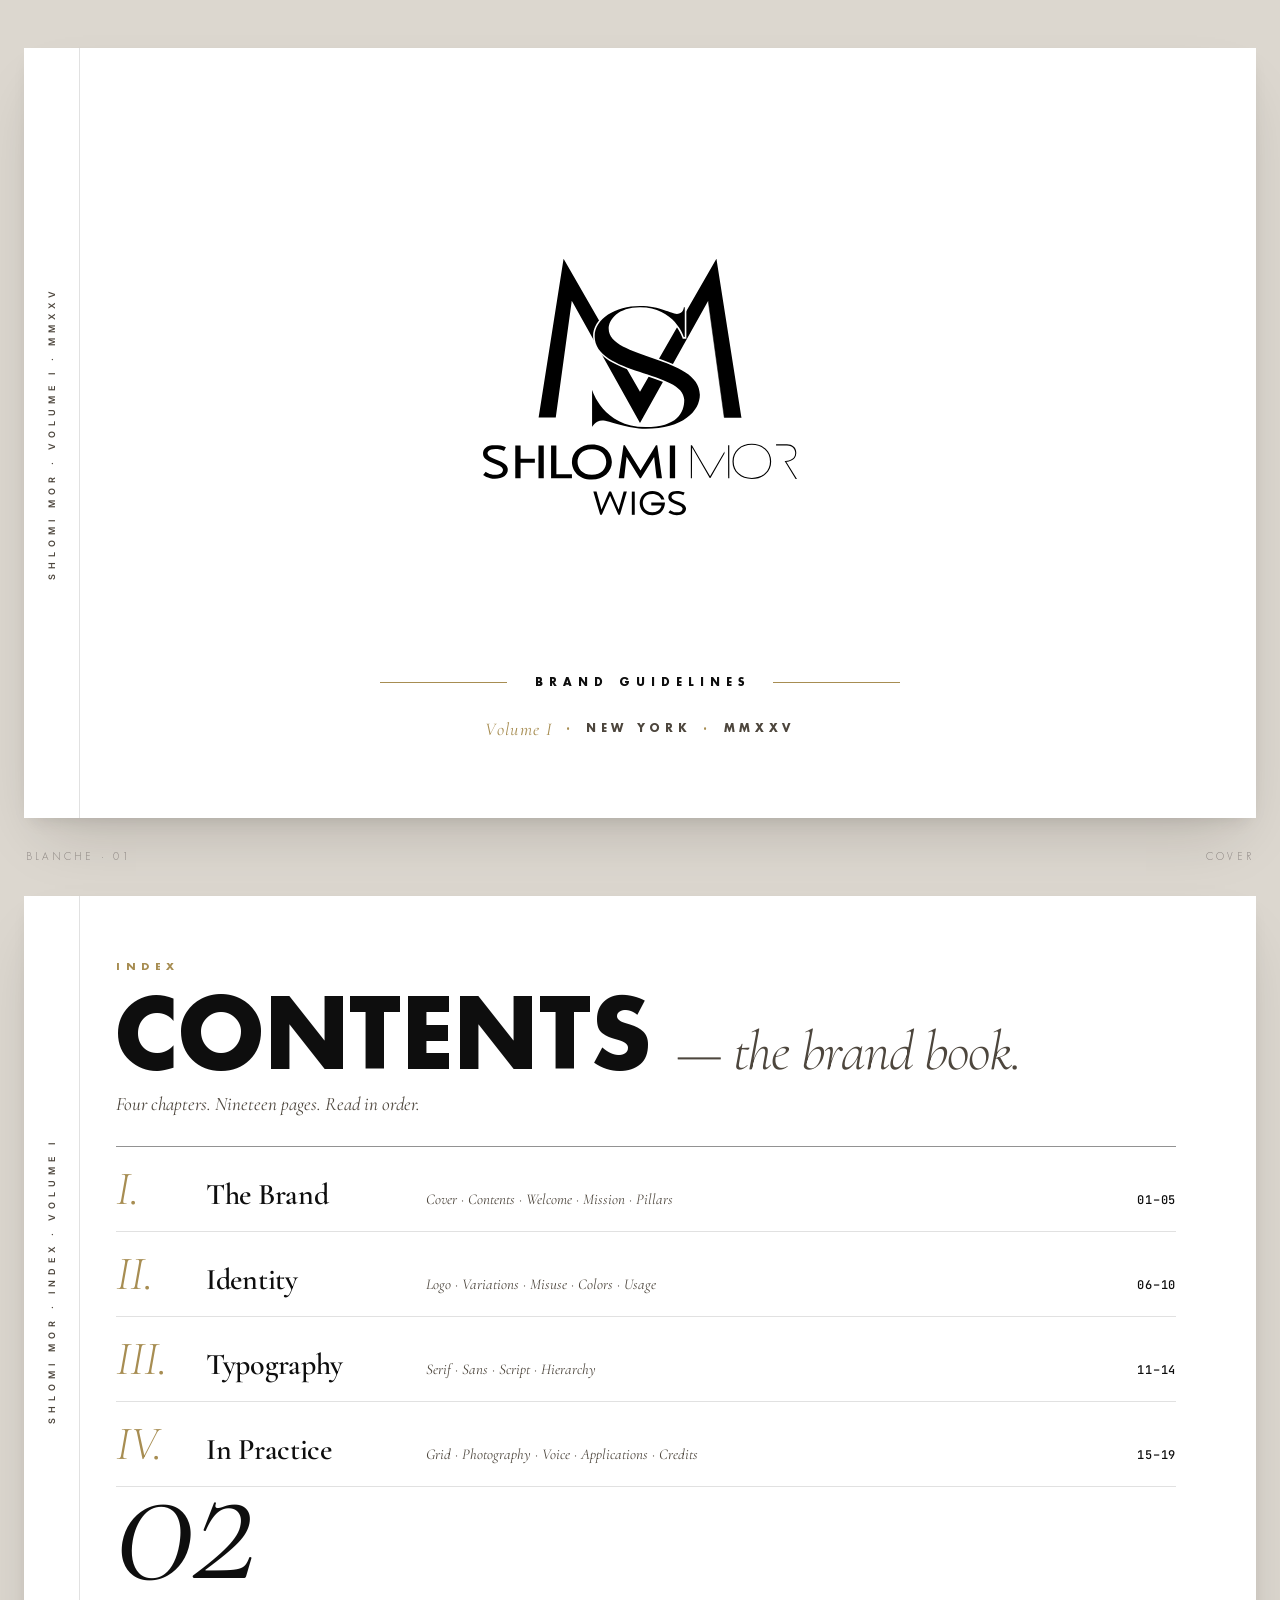
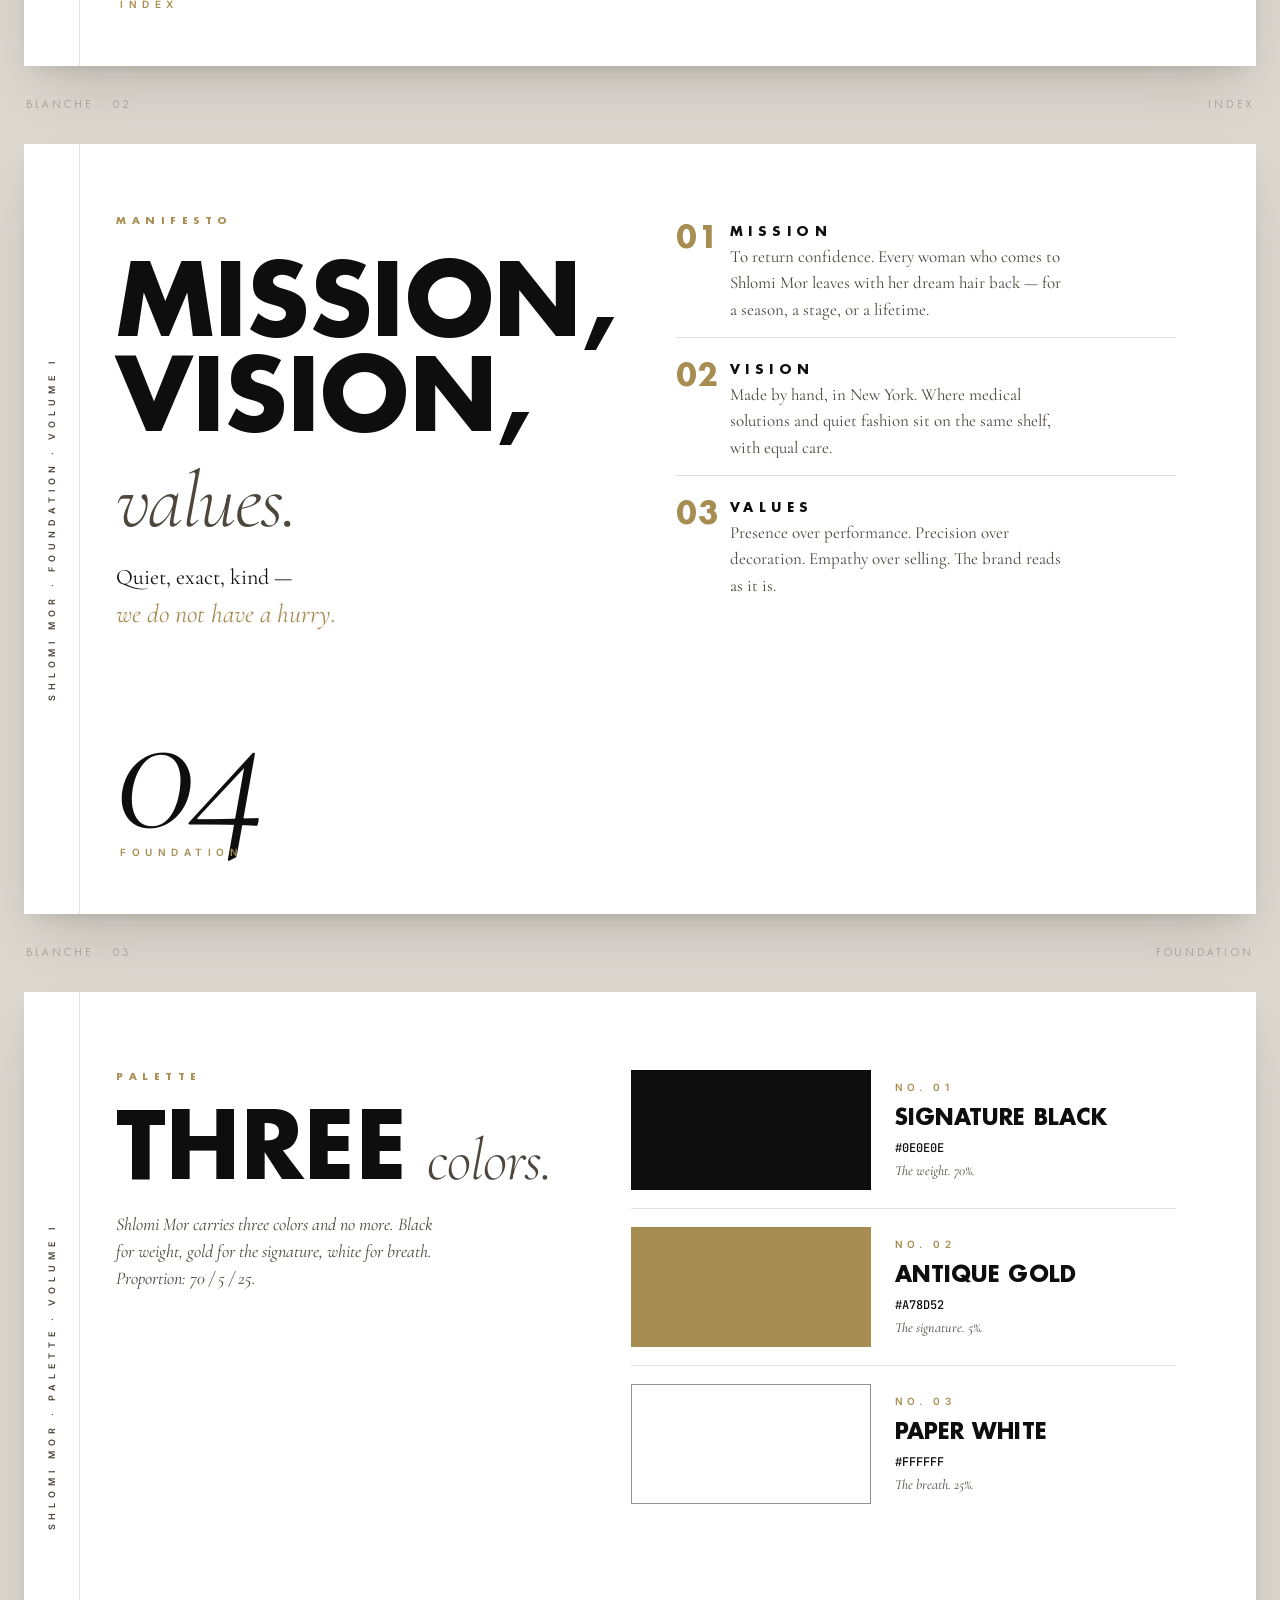
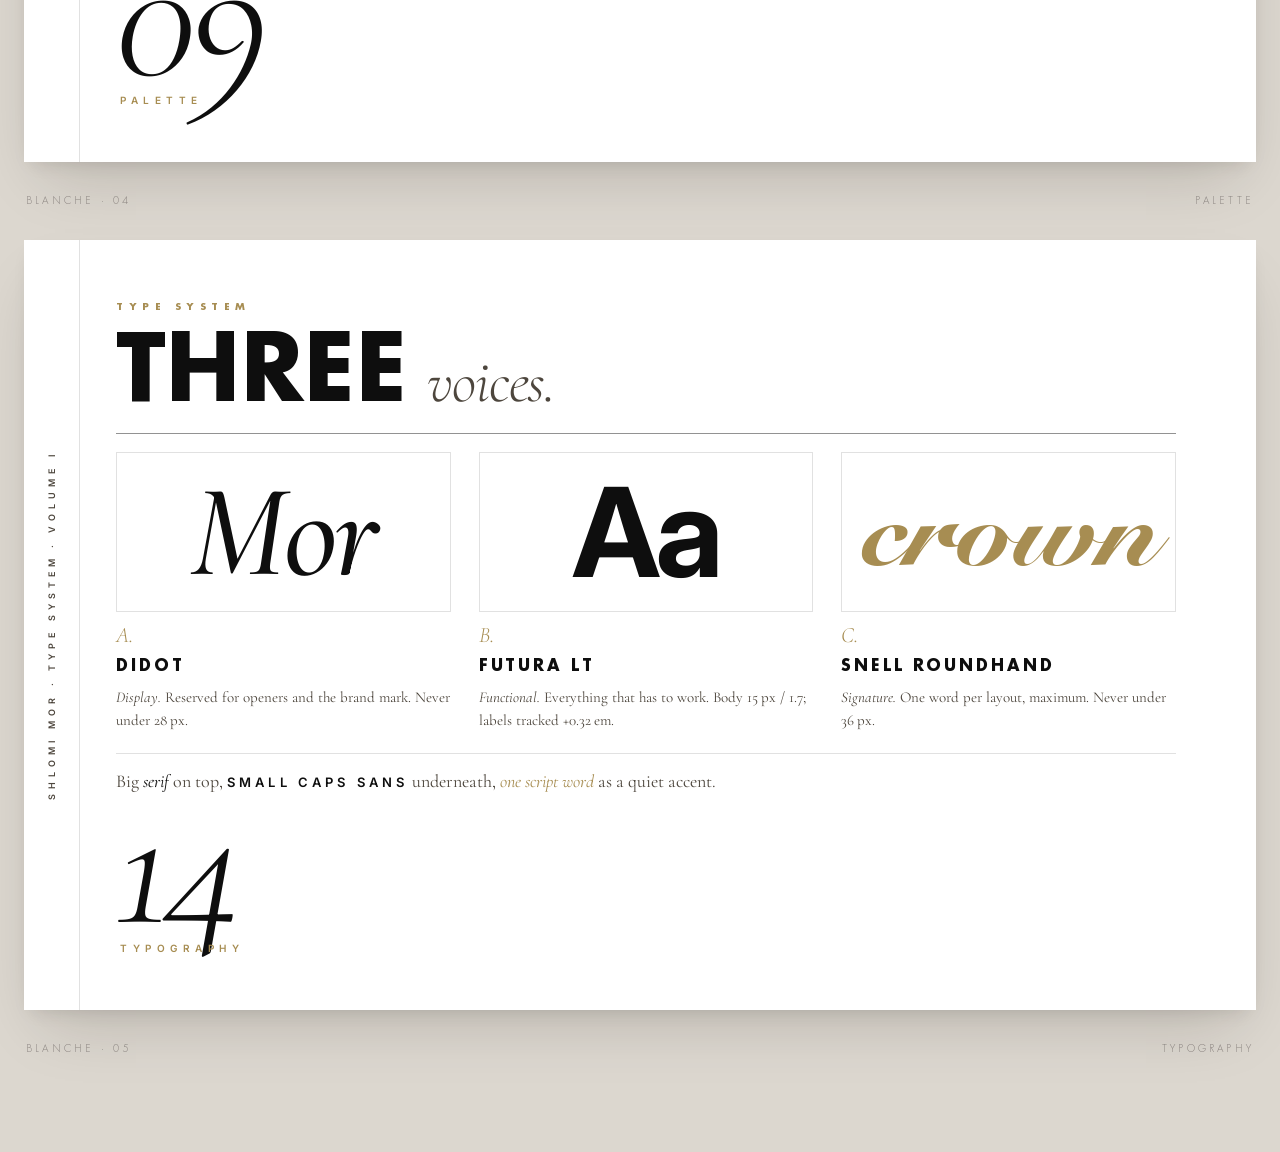
==== commit de1d645d: "blanche: big centered logo on cover; bold Futura display + italic serif accents on every page; remov" ====
--- a/variants-blanche.html
+++ b/variants-blanche.html
@@ -24,26 +24,24 @@
       <span class="blanche__side-text">Shlomi&nbsp;Mor &middot; Volume&nbsp;I &middot; MMXXV</span>
     </aside>
 
-    <div class="blanche__corner-logo">
-      <img src="assets/logo/shlomi-mor-logo-black.svg" alt="Shlomi Mor" />
-    </div>
-
     <div class="blanche-cover">
-      <div class="blanche-cover__line"></div>
-      <h1 class="blanche-cover__title" id="b01">
-        <em>The</em> <span class="bold">Book.</span>
+      <h1 class="blanche-cover__logo" id="b01">
+        <img src="assets/logo/shlomi-mor-logo-black.svg" alt="Shlomi Mor" />
       </h1>
-      <p class="blanche-cover__sub">
-        <span class="tag">Brand&nbsp;Guidelines</span>
+
+      <div class="blanche-cover__under">
+        <span class="blanche-cover__rule"></span>
+        <span class="blanche-cover__tag">Brand&nbsp;Guidelines</span>
+        <span class="blanche-cover__rule"></span>
+      </div>
+
+      <p class="blanche-cover__meta">
+        <em>Volume&nbsp;I</em>
         <span class="dot">&middot;</span>
-        <span class="house">Maison de&nbsp;Coiffure, New&nbsp;York</span>
+        <span>New&nbsp;York</span>
+        <span class="dot">&middot;</span>
+        <span>MMXXV</span>
       </p>
-      <div class="blanche-cover__line"></div>
-    </div>
-
-    <div class="blanche__folio">
-      <span class="blanche__folio-num">01</span>
-      <span class="blanche__folio-text">Cover</span>
     </div>
   </section>
 
@@ -57,7 +55,7 @@
        ==================================================== -->
   <section class="page page--blanche" aria-labelledby="b02">
     <aside class="blanche__side blanche__side--left">
-      <span class="blanche__side-text">Index &middot; Volume&nbsp;I &middot; MMXXV</span>
+      <span class="blanche__side-text">Shlomi&nbsp;Mor &middot; Index &middot; Volume&nbsp;I</span>
     </aside>
 
     <div class="blanche__folio blanche__folio--corner">
@@ -67,8 +65,9 @@
 
     <div class="blanche-index">
       <header class="blanche-index__head">
-        <h2 class="blanche-index__title" id="b02"><em>Contents.</em></h2>
-        <p class="blanche-index__lede">Four chapters, paced like a long lunch &mdash; read in order.</p>
+        <span class="blanche-index__eyebrow">Index</span>
+        <h2 class="blanche-index__title" id="b02">CONTENTS <em>&mdash;&nbsp;the brand book.</em></h2>
+        <p class="blanche-index__lede">Four chapters. Nineteen pages. Read in order.</p>
       </header>
 
       <ol class="blanche-index__list">
@@ -109,7 +108,7 @@
        ==================================================== -->
   <section class="page page--blanche" aria-labelledby="b03">
     <aside class="blanche__side blanche__side--left">
-      <span class="blanche__side-text">Foundation &middot; Volume&nbsp;I</span>
+      <span class="blanche__side-text">Shlomi&nbsp;Mor &middot; Foundation &middot; Volume&nbsp;I</span>
     </aside>
 
     <div class="blanche__folio blanche__folio--corner">
@@ -119,20 +118,18 @@
 
     <div class="blanche-mvv">
       <aside class="blanche-mvv__left">
-        <span class="blanche-mvv__eyebrow">Foundation &mdash; A Manifesto</span>
+        <span class="blanche-mvv__eyebrow">Manifesto</span>
+        <h2 class="blanche-mvv__title">MISSION,<br/>VISION,<br/><em>values.</em></h2>
         <p class="blanche-mvv__quote">
-          <em>&ldquo;Quiet, exact,</em><br/>
-          <em>kind&nbsp;&mdash; we</em><br/>
-          <em>do not have</em><br/>
-          <span class="gold"><em>a hurry.</em></span>&rdquo;
+          Quiet, exact, kind &mdash;<br/>
+          <span class="gold"><em>we do not have a hurry.</em></span>
         </p>
-        <span class="blanche-mvv__signature">&mdash; The House</span>
       </aside>
 
       <div class="blanche-mvv__right">
         <article class="blanche-mvv__note">
-          <span class="n">i.</span>
-          <h3>Mission</h3>
+          <span class="n">01</span>
+          <h3>MISSION</h3>
           <p>
             To return confidence. Every woman who comes to Shlomi&nbsp;Mor leaves
             with her dream hair back &mdash; for a season, a stage, or a lifetime.
@@ -140,17 +137,17 @@
         </article>
 
         <article class="blanche-mvv__note">
-          <span class="n">ii.</span>
-          <h3>Vision</h3>
+          <span class="n">02</span>
+          <h3>VISION</h3>
           <p>
-            Made by hand, in New&nbsp;York. A house where medical solutions and
-            quiet fashion sit on the same shelf, with equal care.
+            Made by hand, in New&nbsp;York. Where medical solutions and quiet
+            fashion sit on the same shelf, with equal care.
           </p>
         </article>
 
         <article class="blanche-mvv__note">
-          <span class="n">iii.</span>
-          <h3>Values</h3>
+          <span class="n">03</span>
+          <h3>VALUES</h3>
           <p>
             Presence over performance. Precision over decoration.
             Empathy over selling. The brand reads as it is.
@@ -169,7 +166,7 @@
        ==================================================== -->
   <section class="page page--blanche page--blanche-colors" aria-labelledby="b04">
     <aside class="blanche__side blanche__side--left">
-      <span class="blanche__side-text">Palette &middot; Volume&nbsp;I</span>
+      <span class="blanche__side-text">Shlomi&nbsp;Mor &middot; Palette &middot; Volume&nbsp;I</span>
     </aside>
 
     <div class="blanche__folio blanche__folio--corner">
@@ -179,13 +176,13 @@
 
     <div class="blanche-colors">
       <div class="blanche-colors__head">
-        <span class="blanche-colors__eyebrow">Palette &mdash; Three colors only</span>
+        <span class="blanche-colors__eyebrow">Palette</span>
         <h2 class="blanche-colors__title" id="b04">
-          <em>Three.</em> Always in this order.
+          THREE <em>colors.</em>
         </h2>
         <p class="blanche-colors__lede">
-          The house carries three colors and no more. Black for weight, gold
-          for the signature, white for breath. Used in this proportion: 70 / 5 / 25.
+          Shlomi&nbsp;Mor carries three colors and no more. Black for weight, gold
+          for the signature, white for breath. Proportion: 70 / 5 / 25.
         </p>
       </div>
 
@@ -230,7 +227,7 @@
        ==================================================== -->
   <section class="page page--blanche" aria-labelledby="b05">
     <aside class="blanche__side blanche__side--left">
-      <span class="blanche__side-text">Type System &middot; Volume&nbsp;I</span>
+      <span class="blanche__side-text">Shlomi&nbsp;Mor &middot; Type&nbsp;System &middot; Volume&nbsp;I</span>
     </aside>
 
     <div class="blanche__folio blanche__folio--corner">
@@ -240,9 +237,9 @@
 
     <div class="blanche-type">
       <header class="blanche-type__head">
-        <span class="blanche-type__eyebrow">Type System &mdash; Three Voices</span>
+        <span class="blanche-type__eyebrow">Type&nbsp;System</span>
         <h2 class="blanche-type__title" id="b05">
-          A serif, <em>a sans,</em> a script.
+          THREE <em>voices.</em>
         </h2>
       </header>
 
--- a/variants-blanche.css
+++ b/variants-blanche.css
@@ -27,6 +27,7 @@
 
   --f-b-serif: 'Cormorant Garamond', 'idot', 'Didot', serif;
   --f-b-sans:  'Inter', 'FuturaLT', 'Helvetica Neue', Arial, sans-serif;
+  --f-b-heavy: 'FuturaLT', 'Futura', 'Helvetica Neue', Arial, sans-serif;
   --f-b-mono:  'JetBrains Mono', 'IBM Plex Mono', monospace;
   --f-b-script:'SnellRoundhand', 'Snell Roundhand', cursive;
 
@@ -93,17 +94,9 @@
   bottom: 56px;
 }
 
-.blanche__corner-logo {
-  position: absolute;
-  top: 50px;
-  right: 80px;
-  width: 110px;
-}
-.blanche__corner-logo img { width: 100%; height: auto; display: block; }
-
-
 /* =========================================================
    01 — COVER
+   Big centered logo, no extra brand-name copy.
    ========================================================= */
 .blanche-cover {
   position: absolute;
@@ -114,79 +107,99 @@
   justify-content: center;
   text-align: center;
   padding: 0 80px;
+  gap: 28px;
+}
+.blanche-cover__logo {
+  margin: 0;
+  width: 520px;
+}
+.blanche-cover__logo img { width: 100%; height: auto; display: block; }
+
+.blanche-cover__under {
+  display: flex;
+  align-items: center;
+  justify-content: center;
   gap: 22px;
-}
-.blanche-cover__line {
-  width: 460px;
-  height: 1px;
-  background: var(--c-b-gold);
-}
-.blanche-cover__title {
-  margin: 0;
-  font-family: var(--f-b-serif);
-  font-weight: 600;
-  font-size: 168px;
+  width: 520px;
+}
+.blanche-cover__rule { flex: 1; height: 1px; background: var(--c-b-gold); }
+.blanche-cover__tag {
+  font-family: var(--f-b-heavy);
+  font-size: 11px;
+  font-weight: 700;
+  letter-spacing: 0.55em;
+  text-transform: uppercase;
+  color: var(--c-b-ink);
+  padding-left: 0.55em;
+}
+.blanche-cover__meta {
+  margin: 0;
+  display: flex;
+  align-items: center;
+  gap: 12px;
+  font-family: var(--f-b-heavy);
+  font-size: 11px;
+  font-weight: 700;
+  letter-spacing: 0.42em;
+  text-transform: uppercase;
+  color: var(--c-b-soft);
+}
+.blanche-cover__meta em {
+  font-family: var(--f-b-serif);
+  font-style: italic;
+  font-weight: 400;
+  font-size: 18px;
+  letter-spacing: 0.08em;
+  text-transform: none;
+  color: var(--c-b-gold);
+}
+.blanche-cover__meta .dot { color: var(--c-b-gold); }
+
+
+/* =========================================================
+   02 — INDEX (Contents)
+   ========================================================= */
+.blanche-index {
+  position: absolute;
+  top: 64px;
+  right: 80px;
+  left: 92px;
+  display: flex;
+  flex-direction: column;
+  gap: 28px;
+}
+.blanche-index__head { display: flex; flex-direction: column; gap: 12px; }
+.blanche-index__eyebrow {
+  font-family: var(--f-b-heavy);
+  font-size: 10px;
+  font-weight: 700;
+  letter-spacing: 0.55em;
+  text-transform: uppercase;
+  color: var(--c-b-gold);
+}
+.blanche-index__title {
+  margin: 0;
+  font-family: var(--f-b-heavy);
+  font-weight: 700;
+  font-size: 96px;
   line-height: 0.95;
-  letter-spacing: -0.02em;
-  color: var(--c-b-ink);
-  display: inline-flex;
+  letter-spacing: 0.005em;
+  text-transform: uppercase;
+  color: var(--c-b-ink);
+  display: flex;
   align-items: baseline;
   gap: 24px;
-}
-.blanche-cover__title em {
-  font-style: italic;
-  font-weight: 300;
-  font-size: 144px;
-}
-.blanche-cover__title .bold {
-  font-weight: 700;
-}
-.blanche-cover__sub {
-  margin: 0;
-  display: flex;
-  align-items: center;
-  gap: 14px;
-  font-family: var(--f-b-sans);
-  font-size: 11px;
-  font-weight: 600;
-  letter-spacing: 0.42em;
-  text-transform: uppercase;
-  color: var(--c-b-ink);
-}
-.blanche-cover__sub .tag { color: var(--c-b-ink); }
-.blanche-cover__sub .dot { color: var(--c-b-gold); }
-.blanche-cover__sub .house { color: var(--c-b-soft); }
-
-/* Cover folio anchored bottom-left */
-.page--blanche-cover .blanche__folio {
-  left: 92px;
-  bottom: 56px;
-}
-
-
-/* =========================================================
-   02 — INDEX (Contents)
-   ========================================================= */
-.blanche-index {
-  position: absolute;
-  top: 90px;
-  right: 80px;
-  width: 64%;
-  display: flex;
-  flex-direction: column;
-  gap: 32px;
-}
-.blanche-index__head { display: flex; flex-direction: column; gap: 12px; }
-.blanche-index__title {
-  margin: 0;
-  font-family: var(--f-b-serif);
-  font-weight: 600;
-  font-size: 120px;
-  line-height: 0.92;
+  flex-wrap: wrap;
+}
+.blanche-index__title em {
+  font-family: var(--f-b-serif);
+  font-style: italic;
+  font-weight: 300;
+  font-size: 56px;
   letter-spacing: -0.02em;
-  color: var(--c-b-ink);
-}
-.blanche-index__title em { font-style: italic; font-weight: 300; }
+  text-transform: none;
+  color: var(--c-b-soft);
+}
 .blanche-index__lede {
   margin: 0;
   font-family: var(--f-b-serif);
@@ -260,35 +273,46 @@
 .blanche-mvv__left {
   display: flex;
   flex-direction: column;
-  gap: 20px;
+  gap: 22px;
   align-items: flex-start;
 }
 .blanche-mvv__eyebrow {
-  font-family: var(--f-b-sans);
+  font-family: var(--f-b-heavy);
   font-size: 10px;
-  font-weight: 600;
-  letter-spacing: 0.55em;
-  text-transform: uppercase;
-  color: var(--c-b-gold);
+  font-weight: 700;
+  letter-spacing: 0.55em;
+  text-transform: uppercase;
+  color: var(--c-b-gold);
+}
+.blanche-mvv__title {
+  margin: 0;
+  font-family: var(--f-b-heavy);
+  font-weight: 700;
+  font-size: 100px;
+  line-height: 0.95;
+  letter-spacing: 0.005em;
+  text-transform: uppercase;
+  color: var(--c-b-ink);
+}
+.blanche-mvv__title em {
+  font-family: var(--f-b-serif);
+  font-style: italic;
+  font-weight: 300;
+  font-size: 80px;
+  letter-spacing: -0.02em;
+  text-transform: none;
+  color: var(--c-b-soft);
 }
 .blanche-mvv__quote {
   margin: 0;
   font-family: var(--f-b-serif);
   font-weight: 400;
-  font-size: 76px;
-  line-height: 1.0;
-  letter-spacing: -0.02em;
-  color: var(--c-b-ink);
-}
-.blanche-mvv__quote em { font-style: italic; font-weight: 300; }
-.blanche-mvv__quote .gold em { color: var(--c-b-gold); font-weight: 400; }
-.blanche-mvv__signature {
-  font-family: var(--f-b-serif);
-  font-style: italic;
-  font-weight: 400;
-  font-size: 18px;
-  color: var(--c-b-soft);
-}
+  font-size: 22px;
+  line-height: 1.5;
+  color: var(--c-b-ink);
+  max-width: 32ch;
+}
+.blanche-mvv__quote .gold em { color: var(--c-b-gold); font-style: italic; font-weight: 400; font-size: 26px; }
 
 .blanche-mvv__right {
   display: flex;
@@ -307,18 +331,18 @@
 .blanche-mvv__note:last-child { border-bottom: 0; }
 .blanche-mvv__note .n {
   grid-row: 1 / span 2;
-  font-family: var(--f-b-serif);
-  font-style: italic;
-  font-weight: 300;
-  font-size: 34px;
+  font-family: var(--f-b-heavy);
+  font-weight: 700;
+  font-size: 30px;
   line-height: 1;
+  letter-spacing: 0.02em;
   color: var(--c-b-gold);
 }
 .blanche-mvv__note h3 {
   margin: 0;
-  font-family: var(--f-b-sans);
-  font-weight: 600;
-  font-size: 12px;
+  font-family: var(--f-b-heavy);
+  font-weight: 700;
+  font-size: 13px;
   letter-spacing: 0.42em;
   text-transform: uppercase;
   color: var(--c-b-ink);
@@ -350,23 +374,36 @@
 }
 .blanche-colors__head { display: flex; flex-direction: column; gap: 16px; padding-top: 8px; }
 .blanche-colors__eyebrow {
-  font-family: var(--f-b-sans);
+  font-family: var(--f-b-heavy);
   font-size: 10px;
-  font-weight: 600;
+  font-weight: 700;
   letter-spacing: 0.55em;
   text-transform: uppercase;
   color: var(--c-b-gold);
 }
 .blanche-colors__title {
   margin: 0;
-  font-family: var(--f-b-serif);
-  font-weight: 600;
-  font-size: 84px;
+  font-family: var(--f-b-heavy);
+  font-weight: 700;
+  font-size: 92px;
   line-height: 0.95;
+  letter-spacing: 0.005em;
+  text-transform: uppercase;
+  color: var(--c-b-ink);
+  display: flex;
+  align-items: baseline;
+  gap: 20px;
+  flex-wrap: wrap;
+}
+.blanche-colors__title em {
+  font-family: var(--f-b-serif);
+  font-style: italic;
+  font-weight: 300;
+  font-size: 60px;
   letter-spacing: -0.02em;
-  color: var(--c-b-ink);
-}
-.blanche-colors__title em { font-style: italic; font-weight: 300; }
+  text-transform: none;
+  color: var(--c-b-soft);
+}
 .blanche-colors__lede {
   margin: 6px 0 0;
   font-family: var(--f-b-serif);
@@ -406,10 +443,11 @@
 }
 .bar-meta h4 {
   margin: 2px 0 2px;
-  font-family: var(--f-b-serif);
-  font-weight: 600;
-  font-size: 26px;
-  line-height: 1.1;
+  font-family: var(--f-b-heavy);
+  font-weight: 700;
+  font-size: 22px;
+  letter-spacing: 0.005em;
+  text-transform: uppercase;
   color: var(--c-b-ink);
 }
 .bar-hex {
@@ -440,23 +478,36 @@
 }
 .blanche-type__head { display: flex; flex-direction: column; gap: 8px; }
 .blanche-type__eyebrow {
-  font-family: var(--f-b-sans);
+  font-family: var(--f-b-heavy);
   font-size: 10px;
-  font-weight: 600;
+  font-weight: 700;
   letter-spacing: 0.55em;
   text-transform: uppercase;
   color: var(--c-b-gold);
 }
 .blanche-type__title {
   margin: 0;
-  font-family: var(--f-b-serif);
-  font-weight: 600;
-  font-size: 84px;
+  font-family: var(--f-b-heavy);
+  font-weight: 700;
+  font-size: 92px;
   line-height: 0.95;
+  letter-spacing: 0.005em;
+  text-transform: uppercase;
+  color: var(--c-b-ink);
+  display: flex;
+  align-items: baseline;
+  gap: 20px;
+  flex-wrap: wrap;
+}
+.blanche-type__title em {
+  font-family: var(--f-b-serif);
+  font-style: italic;
+  font-weight: 300;
+  font-size: 60px;
   letter-spacing: -0.02em;
-  color: var(--c-b-ink);
-}
-.blanche-type__title em { font-style: italic; font-weight: 300; }
+  text-transform: none;
+  color: var(--c-b-soft);
+}
 
 .blanche-type__cols {
   display: grid;
@@ -504,10 +555,11 @@
 }
 .blanche-type__col h5 {
   margin: -4px 0 0;
-  font-family: var(--f-b-serif);
-  font-weight: 600;
-  font-size: 22px;
-  letter-spacing: -0.01em;
+  font-family: var(--f-b-heavy);
+  font-weight: 700;
+  font-size: 16px;
+  letter-spacing: 0.18em;
+  text-transform: uppercase;
   color: var(--c-b-ink);
 }
 .blanche-type__col p {
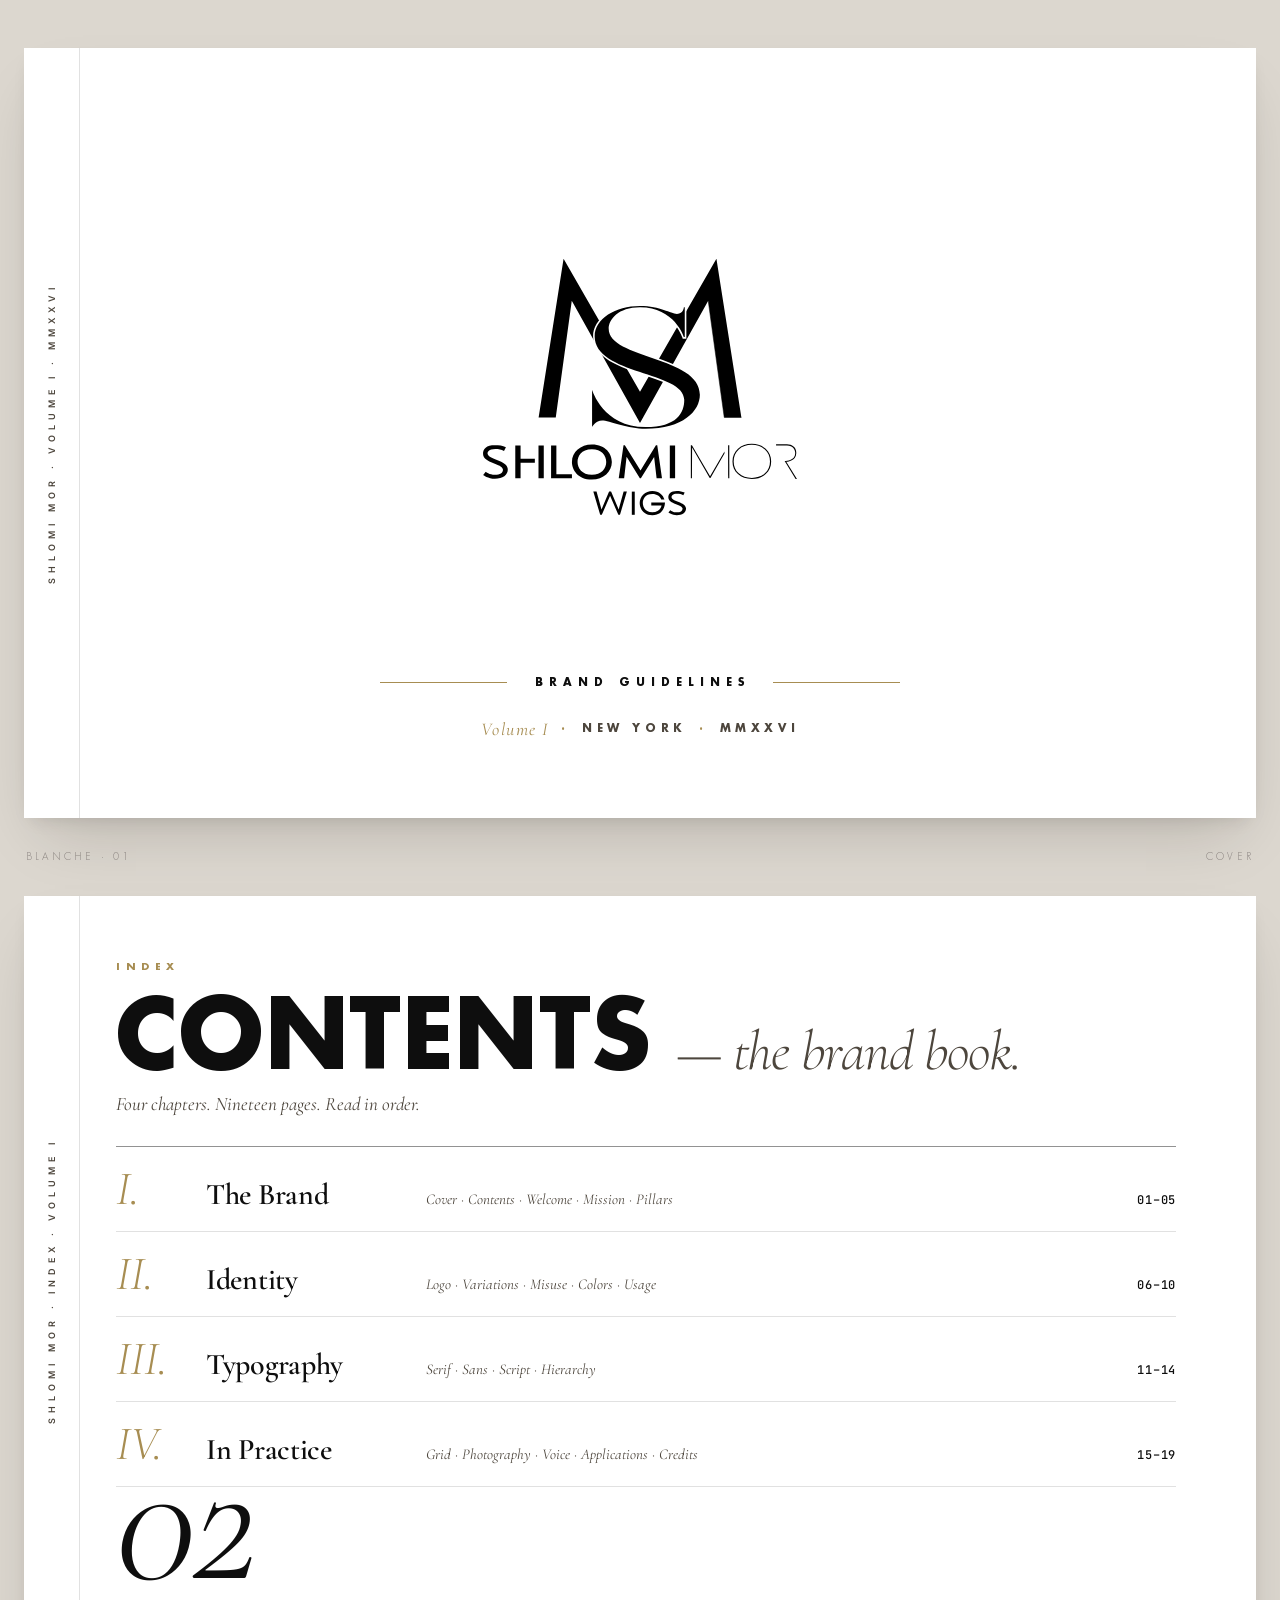
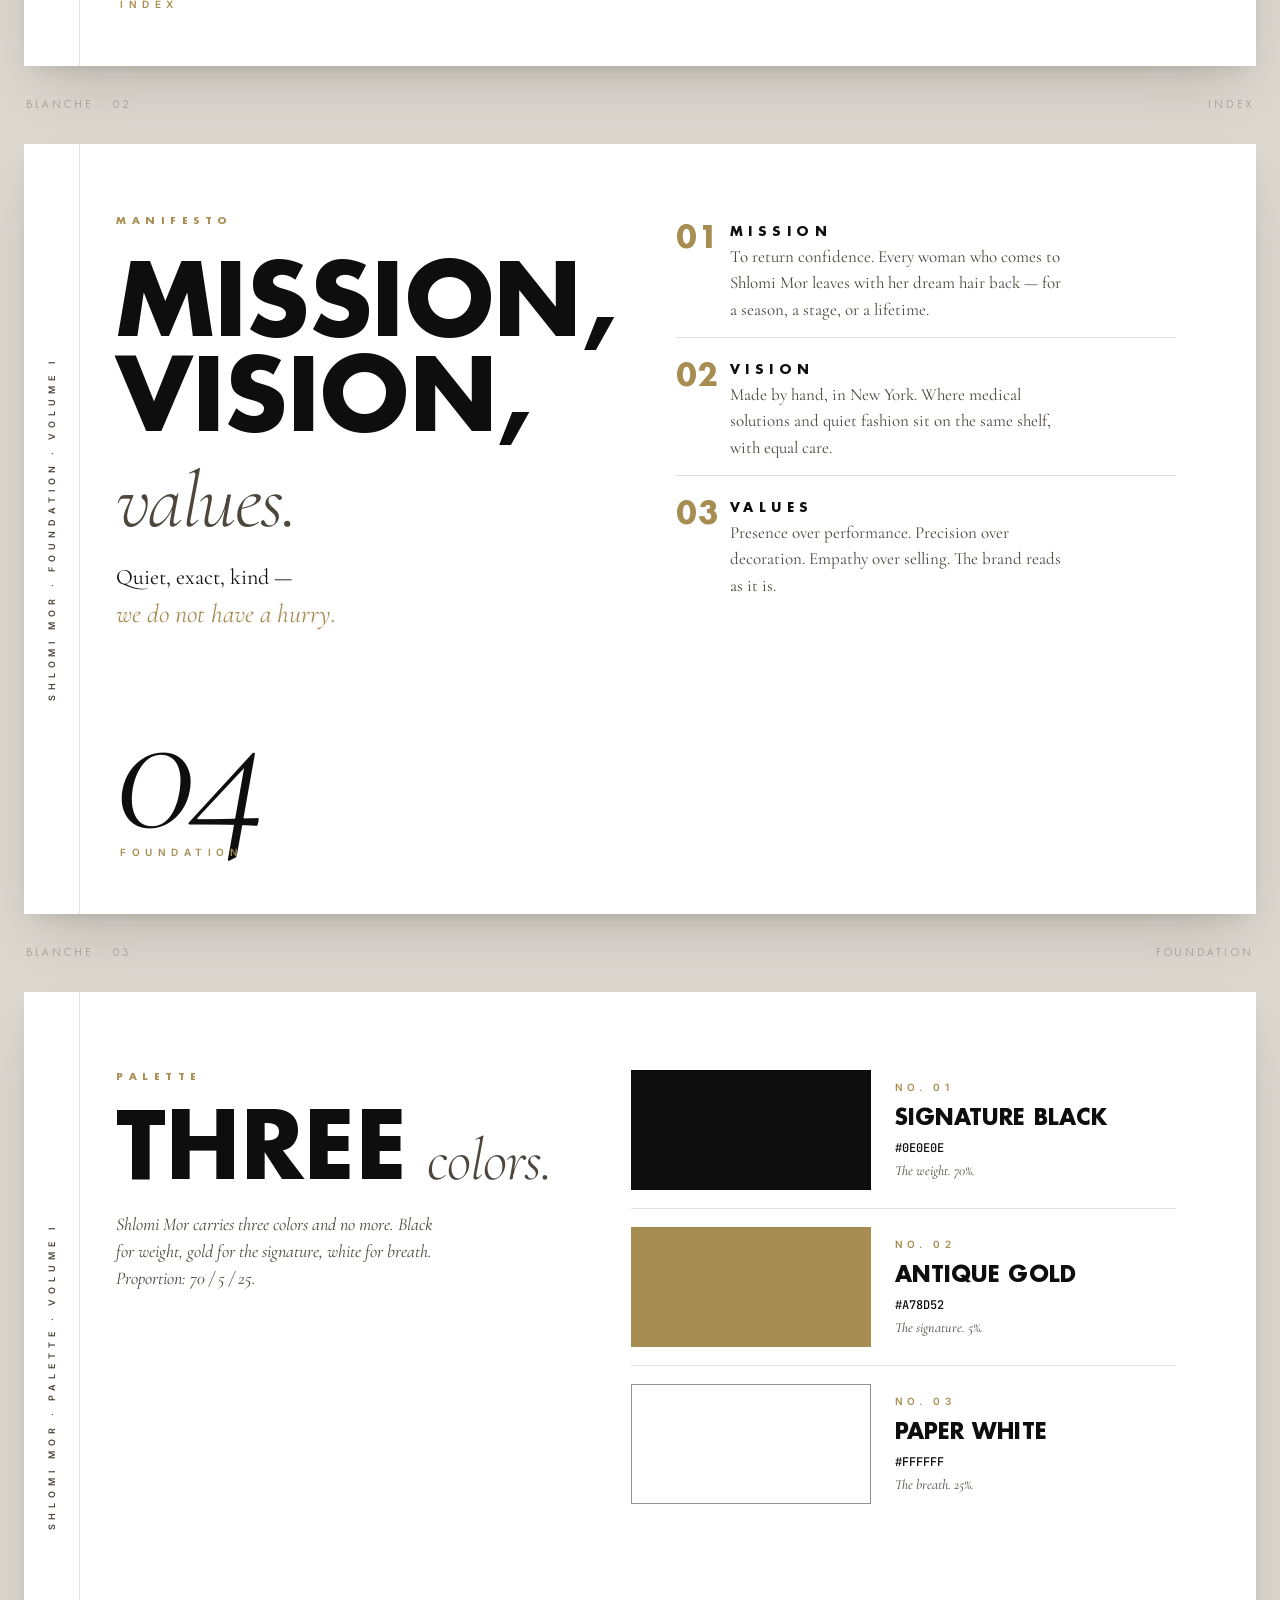
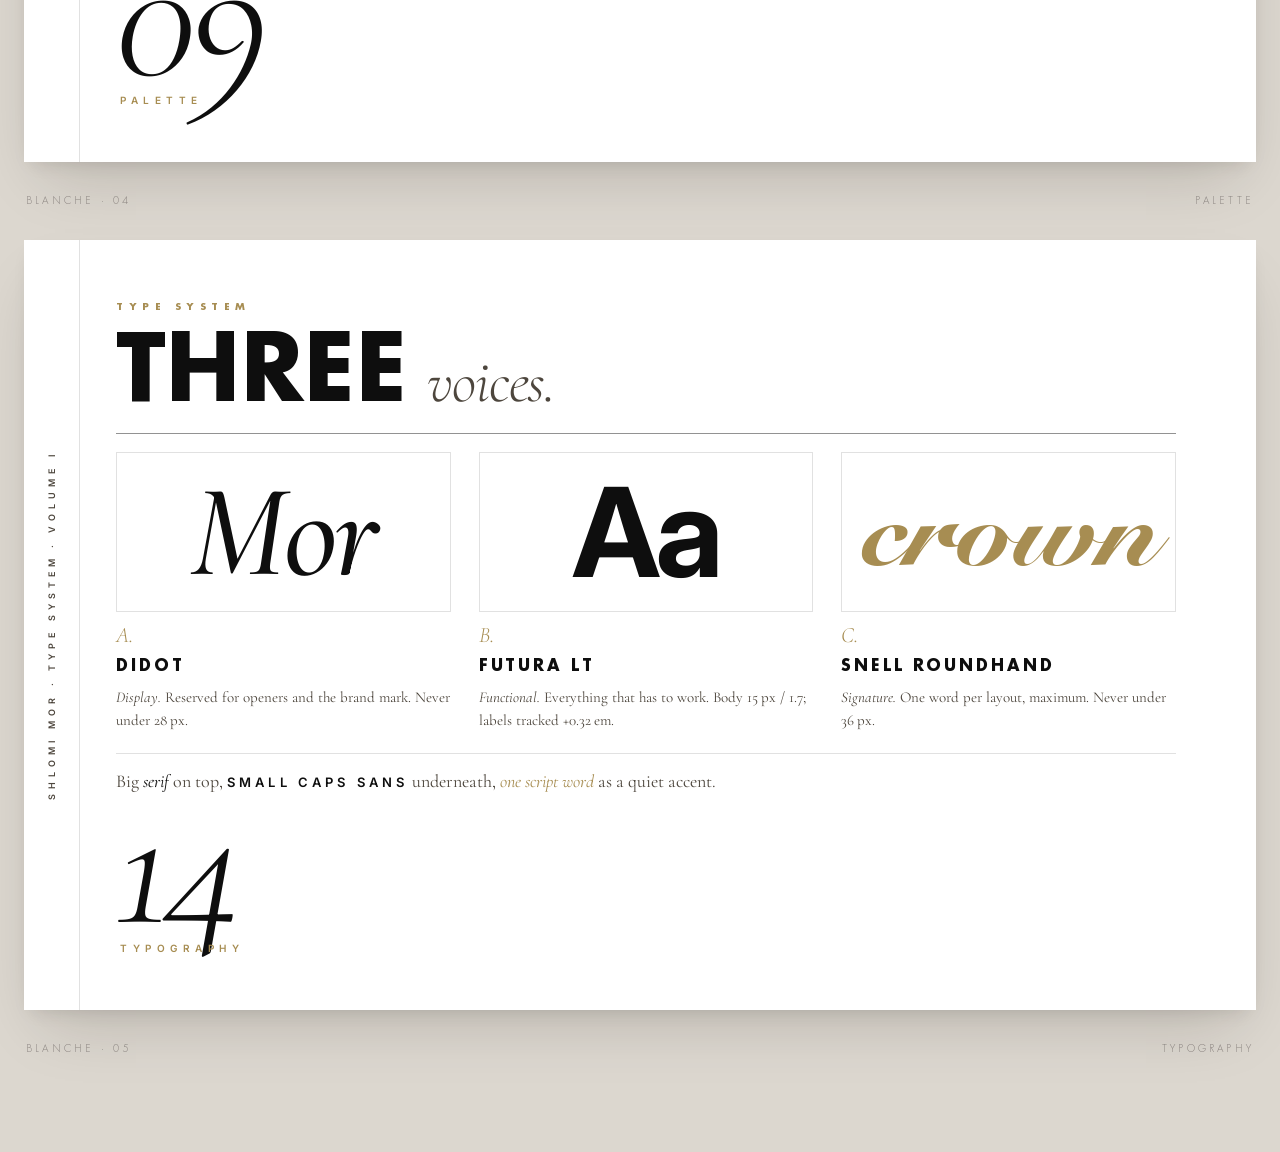
==== commit b2e98081: "year: MMXXV -> MMXXVI on both Noir and Blanche variants Co-Authored-By: Devin AI <158243242+devin-ai" ====
--- a/variants-blanche.html
+++ b/variants-blanche.html
@@ -21,7 +21,7 @@
        ==================================================== -->
   <section class="page page--blanche page--blanche-cover" aria-labelledby="b01">
     <aside class="blanche__side blanche__side--left">
-      <span class="blanche__side-text">Shlomi&nbsp;Mor &middot; Volume&nbsp;I &middot; MMXXV</span>
+      <span class="blanche__side-text">Shlomi&nbsp;Mor &middot; Volume&nbsp;I &middot; MMXXVI</span>
     </aside>
 
     <div class="blanche-cover">
@@ -40,7 +40,7 @@
         <span class="dot">&middot;</span>
         <span>New&nbsp;York</span>
         <span class="dot">&middot;</span>
-        <span>MMXXV</span>
+        <span>MMXXVI</span>
       </p>
     </div>
   </section>
